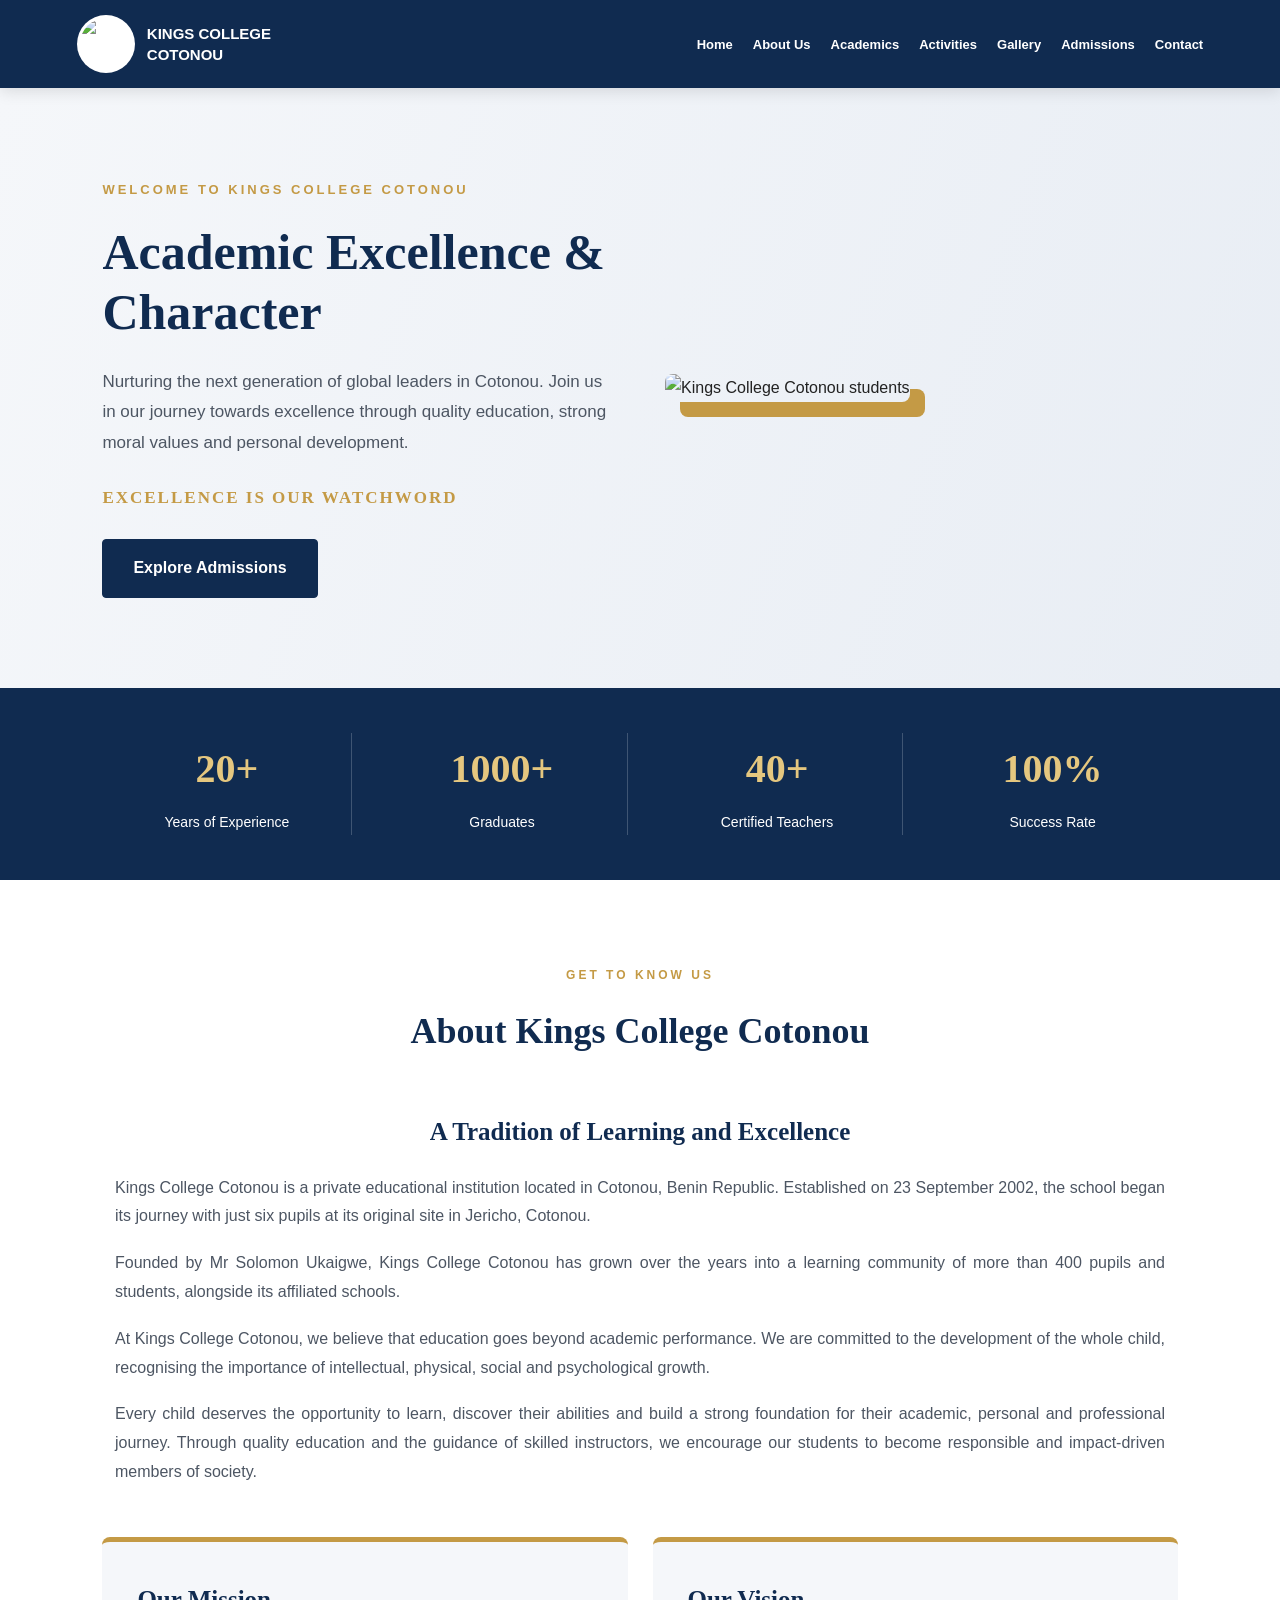
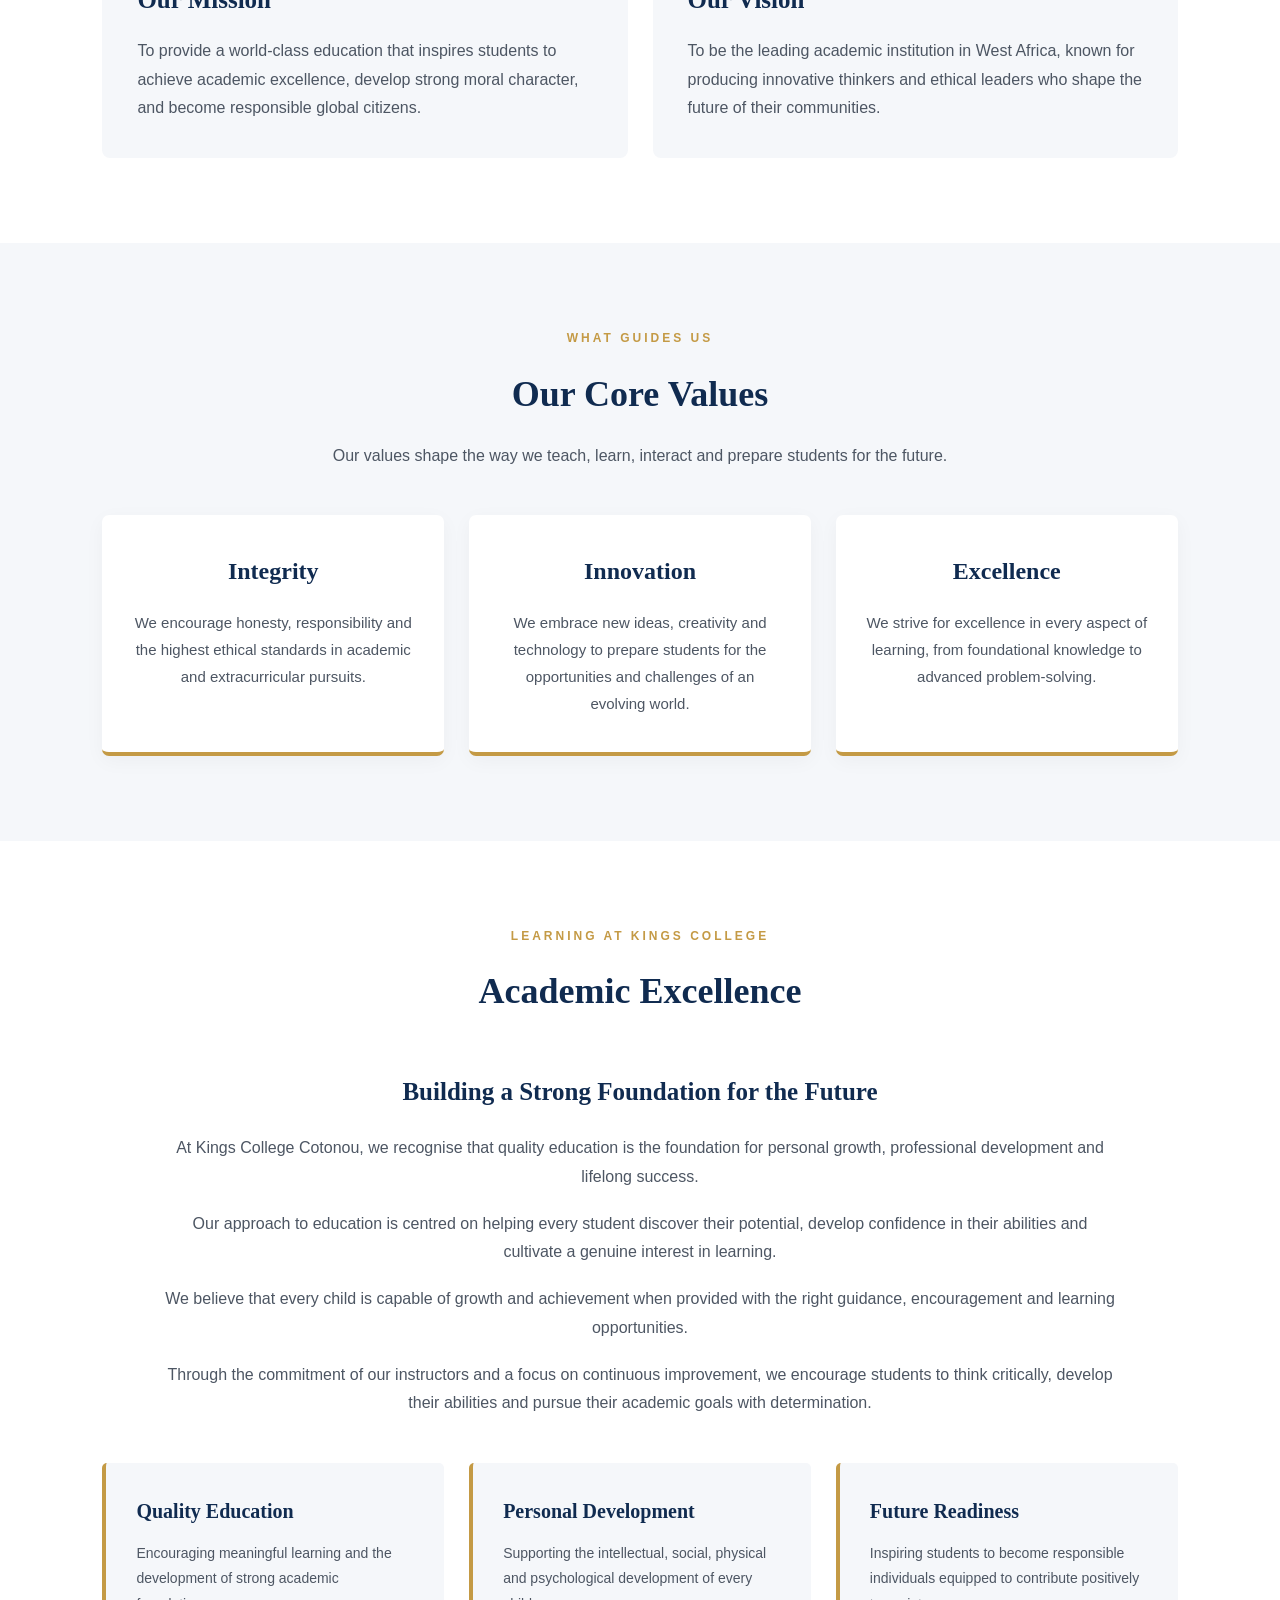
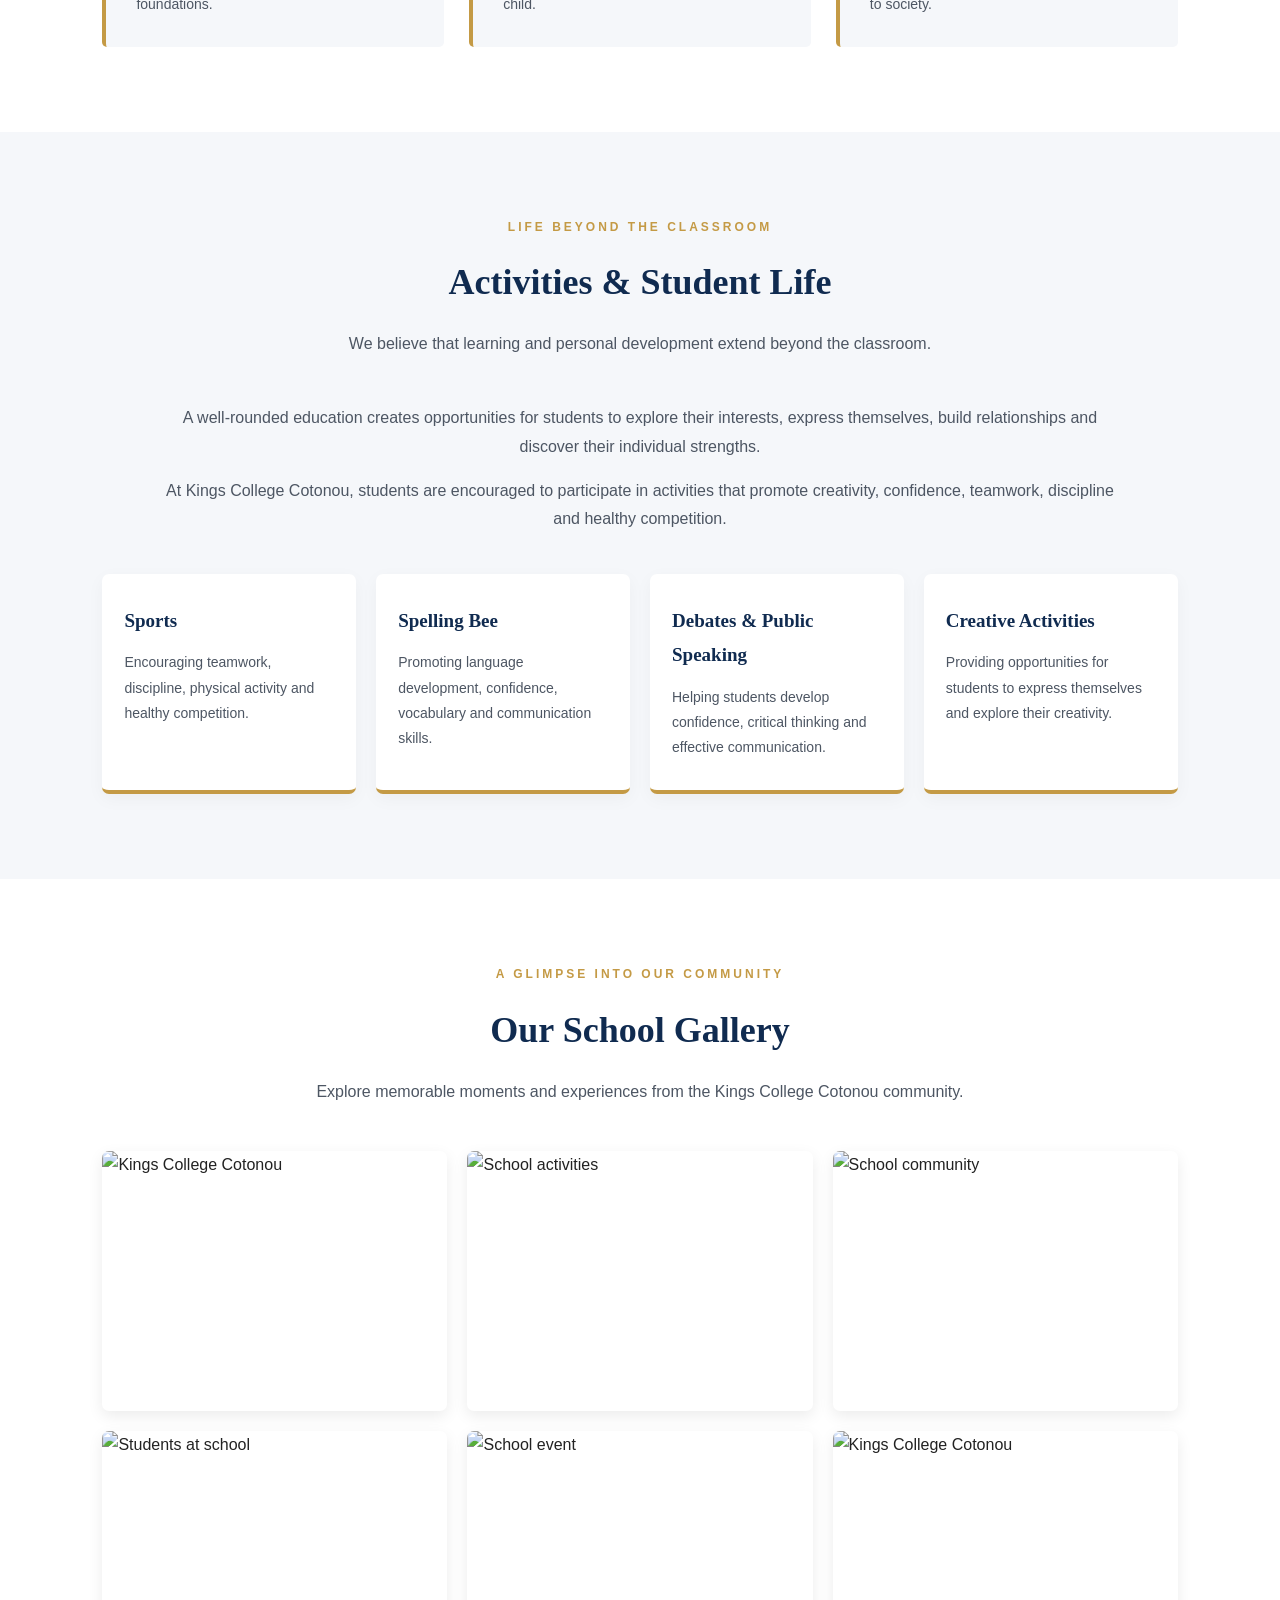
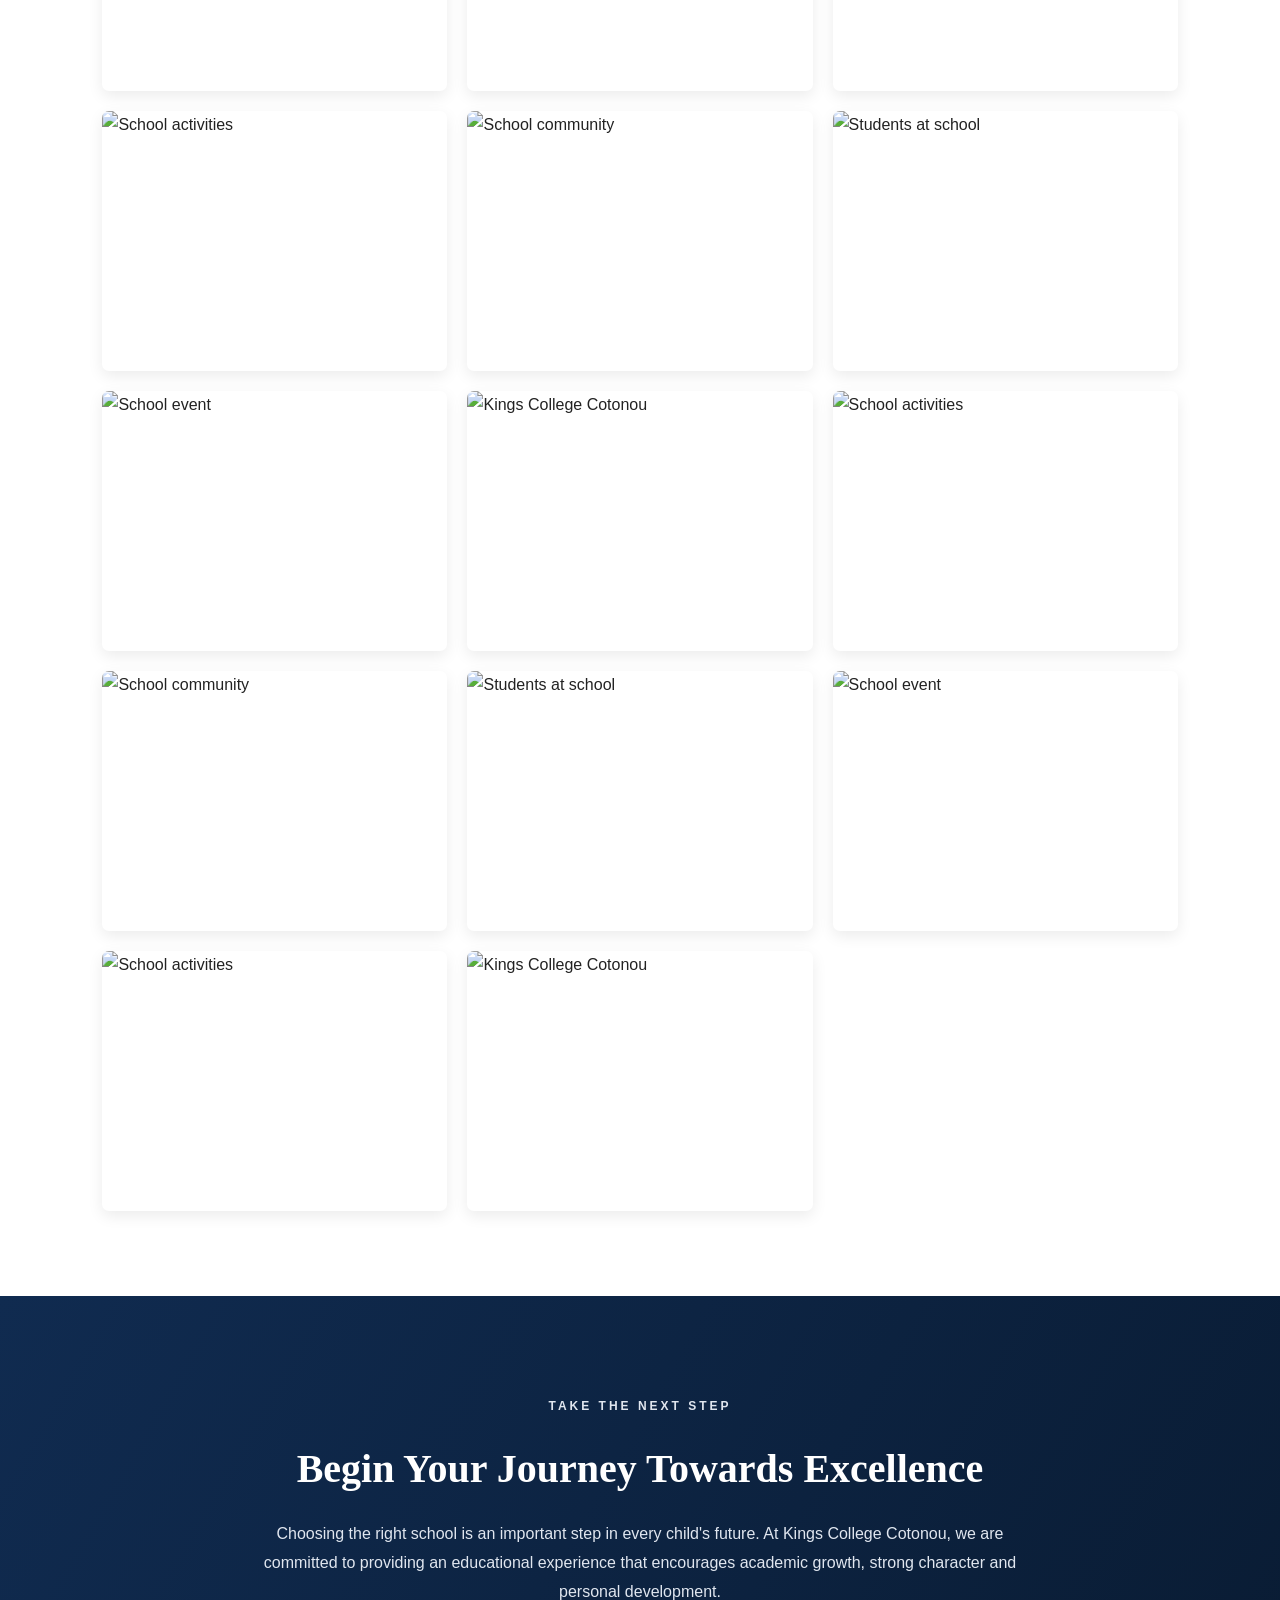
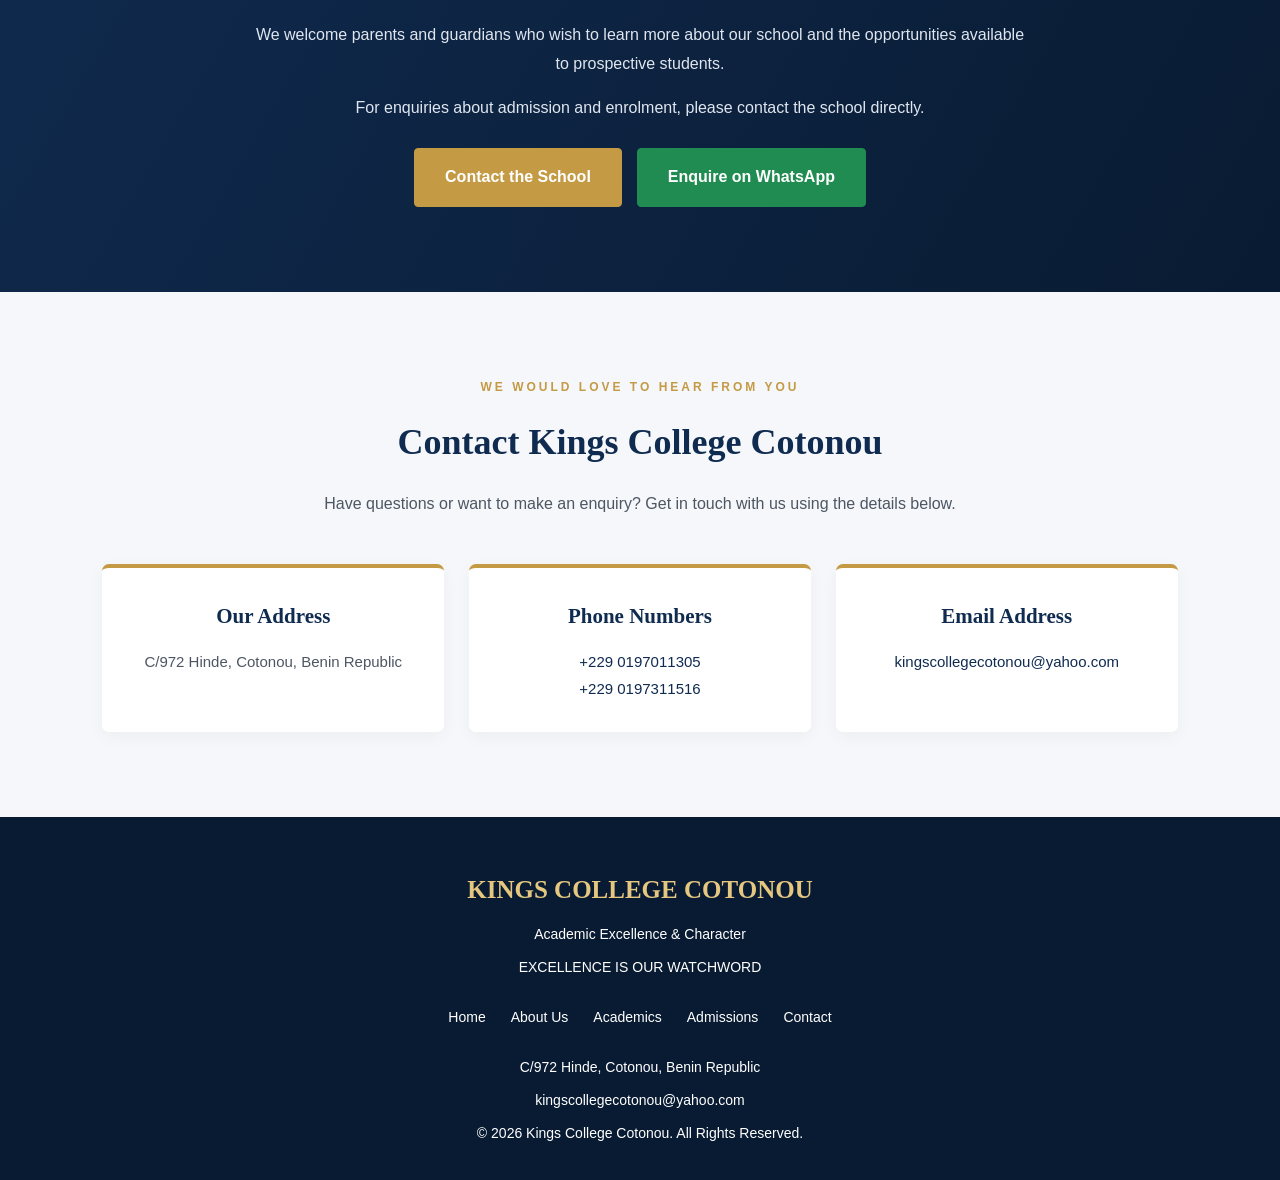
==== index.html @ e3419a77 "Add files via upload" ====
<!DOCTYPE html>
<html lang="en">

<head>
    <meta charset="UTF-8">
    <meta name="viewport" content="width=device-width, initial-scale=1.0">

    <meta name="description" content="Kings College Cotonou - Academic Excellence and Character. Quality education in Cotonou, Benin Republic.">

    <title>Kings College Cotonou | Excellence is our Watchword</title>

    <link rel="stylesheet" href="style.css">
</head>

<body>

    <!-- NAVIGATION -->
    <header>
        <nav class="navbar">

            <a href="#home" class="logo">
                <img src="images/logo.jpeg" alt="Kings College Cotonou Logo">
                <span>KINGS COLLEGE<br>COTONOU</span>
            </a>

            <ul class="nav-links">
                <li><a href="#home">Home</a></li>
                <li><a href="#about">About Us</a></li>
                <li><a href="#academics">Academics</a></li>
                <li><a href="#activities">Activities</a></li>
                <li><a href="#gallery">Gallery</a></li>
                <li><a href="#admissions">Admissions</a></li>
                <li><a href="#contact">Contact</a></li>
            </ul>

        </nav>
    </header>


    <!-- HOME -->
    <section class="hero" id="home">

        <div class="hero-content">

            <p class="welcome">WELCOME TO KINGS COLLEGE COTONOU</p>

            <h1>Academic Excellence & Character</h1>

            <p>
                Nurturing the next generation of global leaders in Cotonou.
                Join us in our journey towards excellence through quality
                education, strong moral values and personal development.
            </p>

            <h3>EXCELLENCE IS OUR WATCHWORD</h3>

            <a href="#admissions" class="btn">Explore Admissions</a>

        </div>

        <div class="hero-image">
            <img src="images/Pic 1.jpeg" alt="Kings College Cotonou students">
        </div>

    </section>


    <!-- STATISTICS -->
    <section class="statistics">

        <div class="stat-item">
            <h2>20+</h2>
            <p>Years of Experience</p>
        </div>

        <div class="stat-item">
            <h2>1000+</h2>
            <p>Graduates</p>
        </div>

        <div class="stat-item">
            <h2>40+</h2>
            <p>Certified Teachers</p>
        </div>

        <div class="stat-item">
            <h2>100%</h2>
            <p>Success Rate</p>
        </div>

    </section>


    <!-- ABOUT US -->
    <section class="about" id="about">

        <div class="section-heading">
            <p class="section-label">GET TO KNOW US</p>
            <h2>About Kings College Cotonou</h2>
        </div>

        <div class="about-content">

            <div class="about-text">

                <h3>A Tradition of Learning and Excellence</h3>

                <p>
                    Kings College Cotonou is a private educational institution
                    located in Cotonou, Benin Republic. Established on
                    23 September 2002, the school began its journey with just
                    six pupils at its original site in Jericho, Cotonou.
                </p>

                <p>
                    Founded by Mr Solomon Ukaigwe, Kings College Cotonou has
                    grown over the years into a learning community of more
                    than 400 pupils and students, alongside its affiliated
                    schools.
                </p>

                <p>
                    At Kings College Cotonou, we believe that education goes
                    beyond academic performance. We are committed to the
                    development of the whole child, recognising the importance
                    of intellectual, physical, social and psychological growth.
                </p>

                <p>
                    Every child deserves the opportunity to learn, discover
                    their abilities and build a strong foundation for their
                    academic, personal and professional journey. Through
                    quality education and the guidance of skilled instructors,
                    we encourage our students to become responsible and
                    impact-driven members of society.
                </p>

            </div>

        </div>


        <!-- MISSION AND VISION -->
        <div class="mission-vision">

            <div class="mission-box">
                <h3>Our Mission</h3>

                <p>
                    To provide a world-class education that inspires students
                    to achieve academic excellence, develop strong moral
                    character, and become responsible global citizens.
                </p>
            </div>

            <div class="vision-box">
                <h3>Our Vision</h3>

                <p>
                    To be the leading academic institution in West Africa,
                    known for producing innovative thinkers and ethical
                    leaders who shape the future of their communities.
                </p>
            </div>

        </div>

    </section>


    <!-- CORE VALUES -->
    <section class="values">

        <div class="section-heading">
            <p class="section-label">WHAT GUIDES US</p>
            <h2>Our Core Values</h2>

            <p>
                Our values shape the way we teach, learn, interact
                and prepare students for the future.
            </p>
        </div>

        <div class="values-grid">

            <div class="value-card">
                <h3>Integrity</h3>
                <p>
                    We encourage honesty, responsibility and the highest
                    ethical standards in academic and extracurricular
                    pursuits.
                </p>
            </div>

            <div class="value-card">
                <h3>Innovation</h3>
                <p>
                    We embrace new ideas, creativity and technology to
                    prepare students for the opportunities and challenges
                    of an evolving world.
                </p>
            </div>

            <div class="value-card">
                <h3>Excellence</h3>
                <p>
                    We strive for excellence in every aspect of learning,
                    from foundational knowledge to advanced problem-solving.
                </p>
            </div>

        </div>

    </section>


    <!-- ACADEMICS -->
    <section class="academics" id="academics">

        <div class="section-heading">
            <p class="section-label">LEARNING AT KINGS COLLEGE</p>
            <h2>Academic Excellence</h2>
        </div>

        <div class="academic-content">

            <h3>Building a Strong Foundation for the Future</h3>

            <p>
                At Kings College Cotonou, we recognise that quality education
                is the foundation for personal growth, professional
                development and lifelong success.
            </p>

            <p>
                Our approach to education is centred on helping every student
                discover their potential, develop confidence in their abilities
                and cultivate a genuine interest in learning.
            </p>

            <p>
                We believe that every child is capable of growth and
                achievement when provided with the right guidance,
                encouragement and learning opportunities.
            </p>

            <p>
                Through the commitment of our instructors and a focus on
                continuous improvement, we encourage students to think
                critically, develop their abilities and pursue their
                academic goals with determination.
            </p>

        </div>

        <div class="academic-highlights">

            <div class="highlight">
                <h3>Quality Education</h3>
                <p>
                    Encouraging meaningful learning and the development
                    of strong academic foundations.
                </p>
            </div>

            <div class="highlight">
                <h3>Personal Development</h3>
                <p>
                    Supporting the intellectual, social, physical and
                    psychological development of every child.
                </p>
            </div>

            <div class="highlight">
                <h3>Future Readiness</h3>
                <p>
                    Inspiring students to become responsible individuals
                    equipped to contribute positively to society.
                </p>
            </div>

        </div>

    </section>


    <!-- ACTIVITIES -->
    <section class="activities" id="activities">

        <div class="section-heading">
            <p class="section-label">LIFE BEYOND THE CLASSROOM</p>
            <h2>Activities & Student Life</h2>

            <p>
                We believe that learning and personal development
                extend beyond the classroom.
            </p>
        </div>

        <div class="activities-content">

            <p>
                A well-rounded education creates opportunities for students
                to explore their interests, express themselves, build
                relationships and discover their individual strengths.
            </p>

            <p>
                At Kings College Cotonou, students are encouraged to
                participate in activities that promote creativity,
                confidence, teamwork, discipline and healthy competition.
            </p>

        </div>

        <div class="activities-grid">

            <div class="activity-card">
                <h3>Sports</h3>
                <p>
                    Encouraging teamwork, discipline, physical activity
                    and healthy competition.
                </p>
            </div>

            <div class="activity-card">
                <h3>Spelling Bee</h3>
                <p>
                    Promoting language development, confidence,
                    vocabulary and communication skills.
                </p>
            </div>

            <div class="activity-card">
                <h3>Debates & Public Speaking</h3>
                <p>
                    Helping students develop confidence, critical
                    thinking and effective communication.
                </p>
            </div>

            <div class="activity-card">
                <h3>Creative Activities</h3>
                <p>
                    Providing opportunities for students to express
                    themselves and explore their creativity.
                </p>
            </div>

        </div>

    </section>


    <!-- GALLERY -->
    <section class="gallery" id="gallery">

        <div class="section-heading">
            <p class="section-label">A GLIMPSE INTO OUR COMMUNITY</p>
            <h2>Our School Gallery</h2>

            <p>
                Explore memorable moments and experiences from
                the Kings College Cotonou community.
            </p>
        </div>

        <div class="gallery-grid">

            <img src="images/Pic 2.jpeg" alt="Kings College Cotonou">
            <img src="images/Pic 3.jpeg" alt="School activities">
            <img src="images/Pic 4.jpeg" alt="School community">
            <img src="images/Pic 5.jpeg" alt="Students at school">
            <img src="images/Pic 6.jpeg" alt="School event">
            <img src="images/Pic 7.jpeg" alt="Kings College Cotonou">
            <img src="images/Pic 8.jpeg" alt="School activities">
            <img src="images/Pic 9.jpeg" alt="School community">
            <img src="images/Pic 10.jpeg" alt="Students at school">
            <img src="images/Pic 11.jpeg" alt="School event">
            <img src="images/Pic 12.jpeg" alt="Kings College Cotonou">
            <img src="images/Pic 13.jpeg" alt="School activities">
            <img src="images/Pic 14.jpeg" alt="School community">
            <img src="images/Pic 15.jpeg" alt="Students at school">
            <img src="images/Pic 16.jpeg" alt="School event">
            <img src="images/Pic 17.jpeg" alt="School activities">
            <img src="images/Pic 18.jpeg" alt="Kings College Cotonou">

        </div>

    </section>


    <!-- ADMISSIONS -->
    <section class="admissions" id="admissions">

        <div class="admissions-content">

            <p class="section-label">TAKE THE NEXT STEP</p>

            <h2>Begin Your Journey Towards Excellence</h2>

            <p>
                Choosing the right school is an important step in every
                child's future. At Kings College Cotonou, we are committed
                to providing an educational experience that encourages
                academic growth, strong character and personal development.
            </p>

            <p>
                We welcome parents and guardians who wish to learn more
                about our school and the opportunities available to
                prospective students.
            </p>

            <p>
                For enquiries about admission and enrolment, please
                contact the school directly.
            </p>

            <div class="admission-buttons">

                <a href="#contact" class="btn">
                    Contact the School
                </a>

                <a href="https://wa.me/2290197011305"
                   class="btn whatsapp-btn"
                   target="_blank"
                   rel="noopener noreferrer">
                    Enquire on WhatsApp
                </a>

            </div>

        </div>

    </section>


    <!-- CONTACT -->
    <section class="contact" id="contact">

        <div class="section-heading">
            <p class="section-label">WE WOULD LOVE TO HEAR FROM YOU</p>
            <h2>Contact Kings College Cotonou</h2>

            <p>
                Have questions or want to make an enquiry?
                Get in touch with us using the details below.
            </p>
        </div>

        <div class="contact-details">

            <div class="contact-item">
                <h3>Our Address</h3>
                <p>C/972 Hinde, Cotonou, Benin Republic</p>
            </div>

            <div class="contact-item">
                <h3>Phone Numbers</h3>

                <p>
                    <a href="tel:+2290197011305">
                        +229 0197011305
                    </a>
                </p>

                <p>
                    <a href="tel:+2290197311516">
                        +229 0197311516
                    </a>
                </p>
            </div>

            <div class="contact-item">
                <h3>Email Address</h3>

                <p>
                    <a href="mailto:kingscollegecotonou@yahoo.com">
                        kingscollegecotonou@yahoo.com
                    </a>
                </p>
            </div>

        </div>

    </section>


    <!-- FOOTER -->
    <footer>

        <h3>KINGS COLLEGE COTONOU</h3>

        <p>Academic Excellence & Character</p>

        <p>EXCELLENCE IS OUR WATCHWORD</p>

        <div class="footer-links">
            <a href="#home">Home</a>
            <a href="#about">About Us</a>
            <a href="#academics">Academics</a>
            <a href="#admissions">Admissions</a>
            <a href="#contact">Contact</a>
        </div>

        <p>C/972 Hinde, Cotonou, Benin Republic</p>

        <p>kingscollegecotonou@yahoo.com</p>

        <p>
            &copy; 2026 Kings College Cotonou.
            All Rights Reserved.
        </p>

    </footer>

</body>
</html>
---- style.css ----
/* GENERAL SETTINGS */

* {
    margin: 0;
    padding: 0;
    box-sizing: border-box;
    scroll-behavior: smooth;
}

:root {
    --navy: #102b50;
    --dark-navy: #091b32;
    --gold: #c49a45;
    --light-gold: #e5c77f;
    --light-bg: #f5f7fa;
    --white: #ffffff;
    --text: #4d5663;
}

body {
    font-family: Arial, sans-serif;
    background: white;
    color: #222;
    line-height: 1.8;
}

h1, h2, h3 {
    font-family: Georgia, serif;
}

section {
    padding: 85px 8%;
    scroll-margin-top: 90px;
}

.section-heading {
    text-align: center;
    max-width: 800px;
    margin: 0 auto 45px;
}

.section-heading h2 {
    font-size: 36px;
    color: var(--navy);
    margin-bottom: 15px;
}

.section-heading > p:last-child {
    color: var(--text);
}

.section-label {
    color: var(--gold);
    font-size: 12px;
    font-weight: bold;
    letter-spacing: 3px;
    margin-bottom: 12px;
}


/* NAVIGATION */

header {
    background: var(--navy);
    padding: 15px 6%;
    position: sticky;
    top: 0;
    z-index: 1000;
    box-shadow: 0 3px 15px rgba(0, 0, 0, 0.12);
}

.navbar {
    display: flex;
    justify-content: space-between;
    align-items: center;
    gap: 25px;
}

.logo {
    display: flex;
    align-items: center;
    gap: 12px;
    color: white;
    text-decoration: none;
    font-weight: bold;
    font-size: 15px;
    line-height: 1.4;
}

.logo img {
    width: 58px;
    height: 58px;
    object-fit: contain;
    border-radius: 50%;
    background: white;
    padding: 3px;
}

.nav-links {
    display: flex;
    align-items: center;
    list-style: none;
    gap: 20px;
}

.nav-links a {
    color: white;
    text-decoration: none;
    font-size: 13px;
    font-weight: bold;
    transition: 0.3s;
}

.nav-links a:hover {
    color: var(--light-gold);
}


/* HERO */

.hero {
    min-height: 600px;
    display: flex;
    align-items: center;
    justify-content: space-between;
    gap: 50px;
    background: linear-gradient(110deg, #f5f7fa, #e8edf4);
}

.hero-content,
.hero-image {
    flex: 1;
}

.welcome {
    color: var(--gold);
    font-weight: bold;
    letter-spacing: 3px;
    margin-bottom: 20px;
    font-size: 13px;
}

.hero h1 {
    font-size: 50px;
    line-height: 1.2;
    color: var(--navy);
    margin-bottom: 25px;
}

.hero-content > p:not(.welcome) {
    font-size: 17px;
    color: var(--text);
    margin-bottom: 25px;
}

.hero h3 {
    color: var(--gold);
    font-size: 17px;
    letter-spacing: 2px;
    margin-bottom: 25px;
}

.hero-image img {
    width: 100%;
    height: 420px;
    object-fit: cover;
    border-radius: 8px;
    box-shadow: 15px 15px 0 var(--gold);
}


/* BUTTONS */

.btn {
    display: inline-block;
    background: var(--navy);
    color: white;
    padding: 14px 30px;
    text-decoration: none;
    border-radius: 4px;
    font-weight: bold;
    transition: 0.3s;
    border: 1px solid var(--navy);
}

.btn:hover {
    background: var(--gold);
    border-color: var(--gold);
    transform: translateY(-3px);
}


/* STATISTICS */

.statistics {
    display: grid;
    grid-template-columns: repeat(4, 1fr);
    background: var(--navy);
    padding: 45px 8%;
    text-align: center;
    gap: 25px;
}

.stat-item {
    border-right: 1px solid rgba(255, 255, 255, 0.2);
}

.stat-item:last-child {
    border-right: none;
}

.stat-item h2 {
    color: var(--light-gold);
    font-size: 40px;
    margin-bottom: 5px;
}

.stat-item p {
    color: white;
    font-size: 14px;
}


/* ABOUT */

.about {
    background: white;
}

.about-content {
    max-width: 1050px;
    margin: auto;
}

.about-text h3 {
    color: var(--navy);
    font-size: 25px;
    margin-bottom: 20px;
    text-align: center;
}

.about-text p {
    color: var(--text);
    font-size: 16px;
    margin-bottom: 18px;
    text-align: justify;
}


/* MISSION AND VISION */

.mission-vision {
    display: grid;
    grid-template-columns: repeat(2, 1fr);
    gap: 25px;
    margin-top: 50px;
}

.mission-box,
.vision-box {
    padding: 35px;
    border-radius: 8px;
    border-top: 5px solid var(--gold);
    background: var(--light-bg);
    transition: 0.3s;
}

.mission-box:hover,
.vision-box:hover {
    transform: translateY(-5px);
    box-shadow: 0 10px 25px rgba(0, 0, 0, 0.08);
}

.mission-box h3,
.vision-box h3 {
    color: var(--navy);
    font-size: 25px;
    margin-bottom: 15px;
}

.mission-box p,
.vision-box p {
    color: var(--text);
}


/* CORE VALUES */

.values {
    background: var(--light-bg);
}

.values-grid {
    display: grid;
    grid-template-columns: repeat(3, 1fr);
    gap: 25px;
}

.value-card {
    background: white;
    padding: 35px 28px;
    text-align: center;
    border-radius: 7px;
    border-bottom: 4px solid var(--gold);
    box-shadow: 0 5px 20px rgba(0, 0, 0, 0.04);
    transition: 0.3s;
}

.value-card:hover {
    transform: translateY(-7px);
}

.value-card h3 {
    color: var(--navy);
    font-size: 24px;
    margin-bottom: 15px;
}

.value-card p {
    color: var(--text);
    font-size: 15px;
}


/* ACADEMICS */

.academics {
    background: white;
}

.academic-content {
    max-width: 950px;
    margin: auto;
    text-align: center;
}

.academic-content h3 {
    color: var(--navy);
    font-size: 25px;
    margin-bottom: 20px;
}

.academic-content p {
    color: var(--text);
    margin-bottom: 18px;
}

.academic-highlights {
    display: grid;
    grid-template-columns: repeat(3, 1fr);
    gap: 25px;
    margin-top: 45px;
}

.highlight {
    background: var(--light-bg);
    padding: 30px;
    border-left: 4px solid var(--gold);
    border-radius: 5px;
}

.highlight h3 {
    color: var(--navy);
    font-size: 20px;
    margin-bottom: 12px;
}

.highlight p {
    color: var(--text);
    font-size: 14px;
}


/* ACTIVITIES */

.activities {
    background: var(--light-bg);
}

.activities-content {
    max-width: 950px;
    margin: 0 auto 40px;
    text-align: center;
}

.activities-content p {
    color: var(--text);
    margin-bottom: 15px;
}

.activities-grid {
    display: grid;
    grid-template-columns: repeat(4, 1fr);
    gap: 20px;
}

.activity-card {
    background: white;
    padding: 30px 22px;
    border-radius: 7px;
    border-bottom: 4px solid var(--gold);
    box-shadow: 0 5px 18px rgba(0, 0, 0, 0.04);
    transition: 0.3s;
}

.activity-card:hover {
    transform: translateY(-6px);
}

.activity-card h3 {
    color: var(--navy);
    font-size: 19px;
    margin-bottom: 12px;
}

.activity-card p {
    color: var(--text);
    font-size: 14px;
}


/* GALLERY */

.gallery {
    background: white;
}

.gallery-grid {
    display: grid;
    grid-template-columns: repeat(3, 1fr);
    gap: 20px;
}

.gallery-grid img {
    width: 100%;
    height: 260px;
    object-fit: cover;
    border-radius: 7px;
    transition: 0.3s;
    box-shadow: 0 5px 15px rgba(0, 0, 0, 0.08);
}

.gallery-grid img:hover {
    transform: scale(1.03);
}


/* ADMISSIONS */

.admissions {
    background: linear-gradient(120deg, var(--navy), var(--dark-navy));
    color: white;
    text-align: center;
}

.admissions-content {
    max-width: 850px;
    margin: auto;
}

.admissions h2 {
    color: white;
    font-size: 40px;
}

.admissions p {
    color: #e0e6ef;
    margin: 15px auto;
    max-width: 780px;
}

.admission-buttons {
    margin-top: 25px;
    display: flex;
    justify-content: center;
    align-items: center;
    flex-wrap: wrap;
    gap: 15px;
}

.admissions .btn {
    background: var(--gold);
    border-color: var(--gold);
    color: white;
}

.admissions .btn:hover {
    background: white;
    color: var(--navy);
    border-color: white;
}

/* WHATSAPP BUTTON */

.admissions .whatsapp-btn {
    background: #218c52;
    border-color: #218c52;
    color: white;
}

.admissions .whatsapp-btn:hover {
    background: #176b3d;
    border-color: #176b3d;
    color: white;
}


/* CONTACT */

.contact {
    background: var(--light-bg);
}

.contact-details {
    display: grid;
    grid-template-columns: repeat(3, 1fr);
    gap: 25px;
    max-width: 1100px;
    margin: auto;
}

.contact-item {
    background: white;
    padding: 30px 20px;
    text-align: center;
    border-radius: 7px;
    border-top: 4px solid var(--gold);
    box-shadow: 0 5px 18px rgba(0, 0, 0, 0.04);
}

.contact-item h3 {
    color: var(--navy);
    font-size: 21px;
    margin-bottom: 12px;
}

.contact-item p {
    color: var(--text);
    font-size: 15px;
    overflow-wrap: anywhere;
}

.contact-item a {
    color: var(--navy);
    text-decoration: none;
}

.contact-item a:hover {
    color: var(--gold);
}


/* FOOTER */

footer {
    background: var(--dark-navy);
    color: white;
    text-align: center;
    padding: 50px 20px 25px;
}

footer h3 {
    color: var(--light-gold);
    font-size: 25px;
    margin-bottom: 10px;
}

footer p {
    font-size: 14px;
    margin: 8px;
}

.footer-links {
    display: flex;
    justify-content: center;
    flex-wrap: wrap;
    gap: 25px;
    margin: 25px 0;
}

.footer-links a {
    color: white;
    text-decoration: none;
    font-size: 14px;
}

.footer-links a:hover {
    color: var(--light-gold);
}


/* TABLET */

@media (max-width: 1000px) {

    .navbar {
        flex-direction: column;
    }

    .nav-links {
        flex-wrap: wrap;
        justify-content: center;
        gap: 15px;
    }

    .hero {
        gap: 30px;
    }

    .hero h1 {
        font-size: 40px;
    }

    .activities-grid {
        grid-template-columns: repeat(2, 1fr);
    }

}


/* MOBILE */

@media (max-width: 700px) {

    section {
        padding: 60px 6%;
    }

    .section-heading h2 {
        font-size: 30px;
    }

    .hero {
        flex-direction: column;
        text-align: center;
        padding-top: 60px;
    }

    .hero h1 {
        font-size: 36px;
    }

    .hero-content > p:not(.welcome) {
        margin-left: auto;
        margin-right: auto;
    }

    .hero-image {
        width: 90%;
        margin: 15px auto;
    }

    .hero-image img {
        height: 300px;
        box-shadow: 10px 10px 0 var(--gold);
    }

    .statistics {
        grid-template-columns: repeat(2, 1fr);
        gap: 30px 15px;
    }

    .stat-item:nth-child(2) {
        border-right: none;
    }

    .mission-vision {
        grid-template-columns: 1fr;
    }

    .values-grid,
    .academic-highlights,
    .contact-details {
        grid-template-columns: 1fr;
    }

    .activities-grid {
        grid-template-columns: repeat(2, 1fr);
    }

    .gallery-grid {
        grid-template-columns: repeat(2, 1fr);
        gap: 12px;
    }

    .gallery-grid img {
        height: 180px;
    }

    .admissions h2 {
        font-size: 31px;
    }

    .admission-buttons {
        flex-direction: column;
    }

    .admission-buttons .btn {
        width: 100%;
        max-width: 300px;
    }

    .nav-links {
        gap: 12px;
    }

    .nav-links a {
        font-size: 12px;
    }

}


/* SMALL PHONES */

@media (max-width: 420px) {

    .activities-grid {
        grid-template-columns: 1fr;
    }

    .gallery-grid {
        grid-template-columns: 1fr;
    }

    .gallery-grid img {
        height: 230px;
    }

    .hero h1 {
        font-size: 32px;
    }

    .logo {
        font-size: 13px;
    }

}
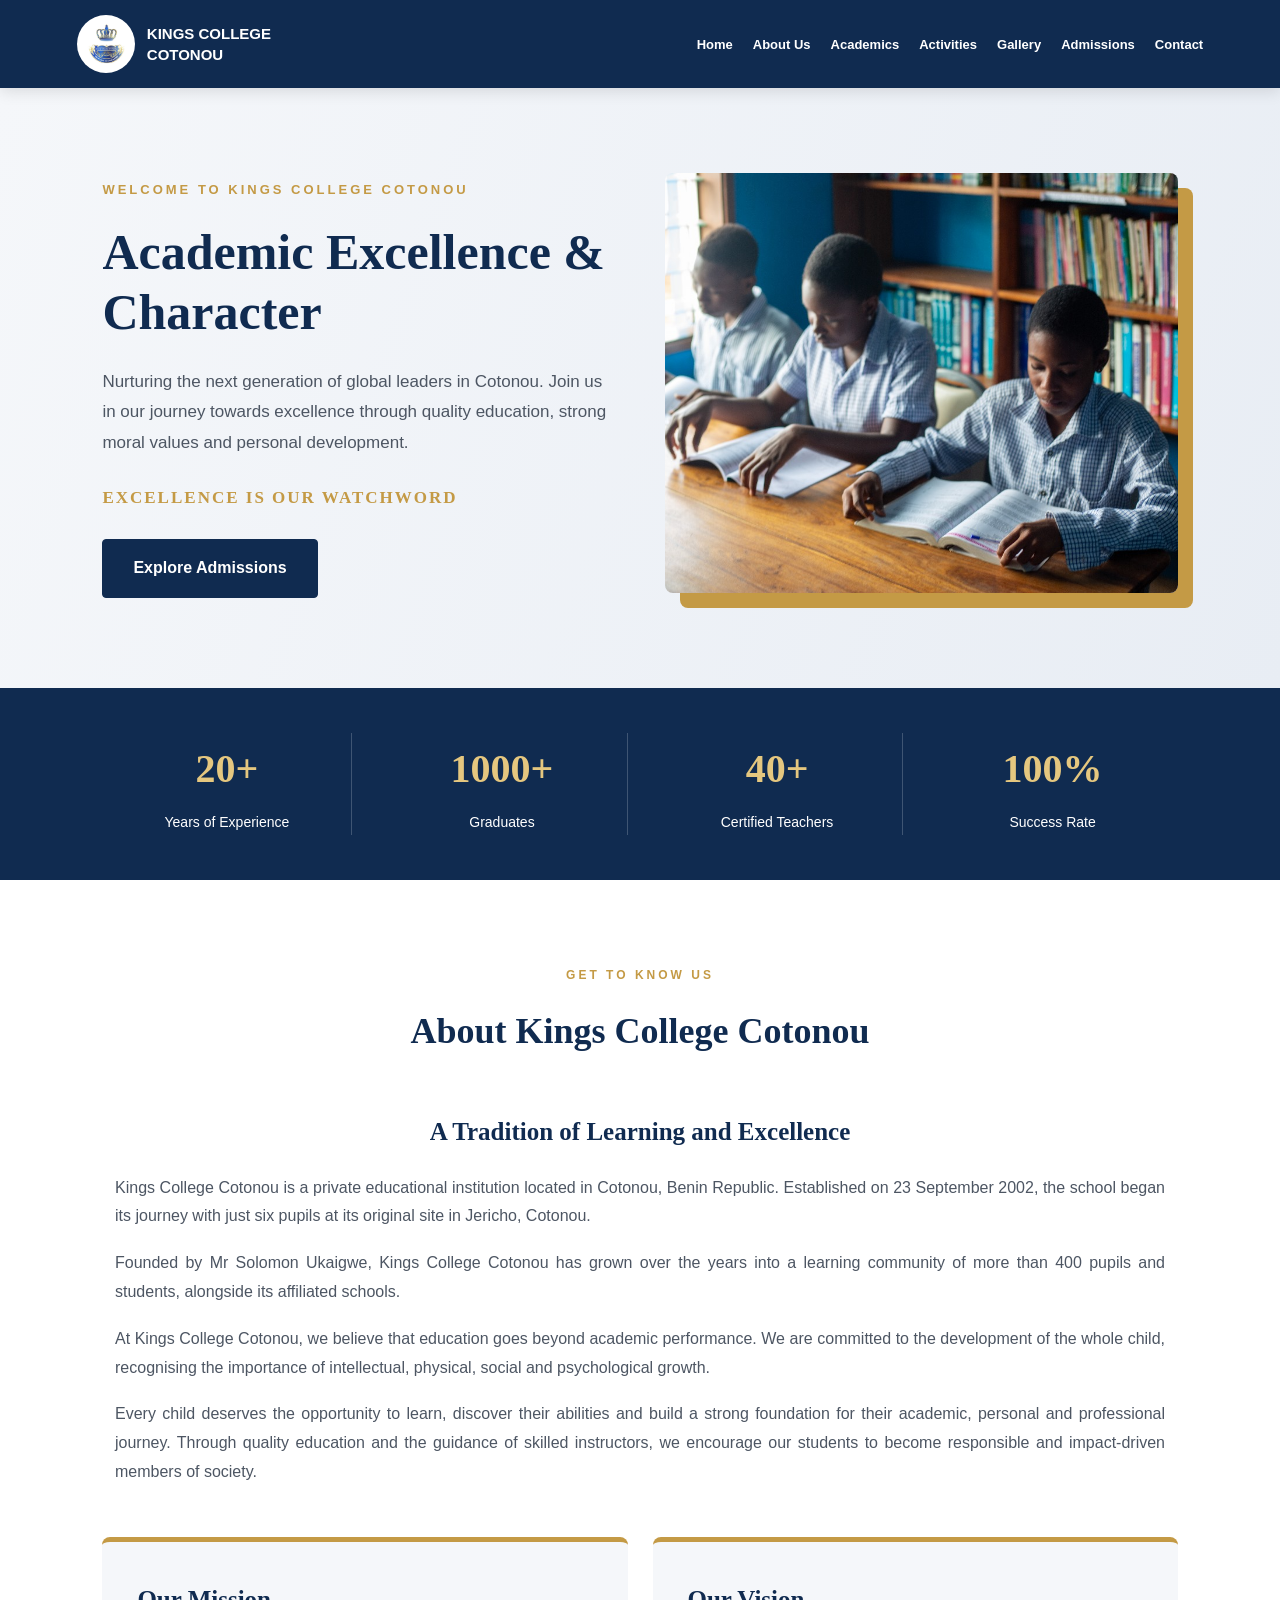
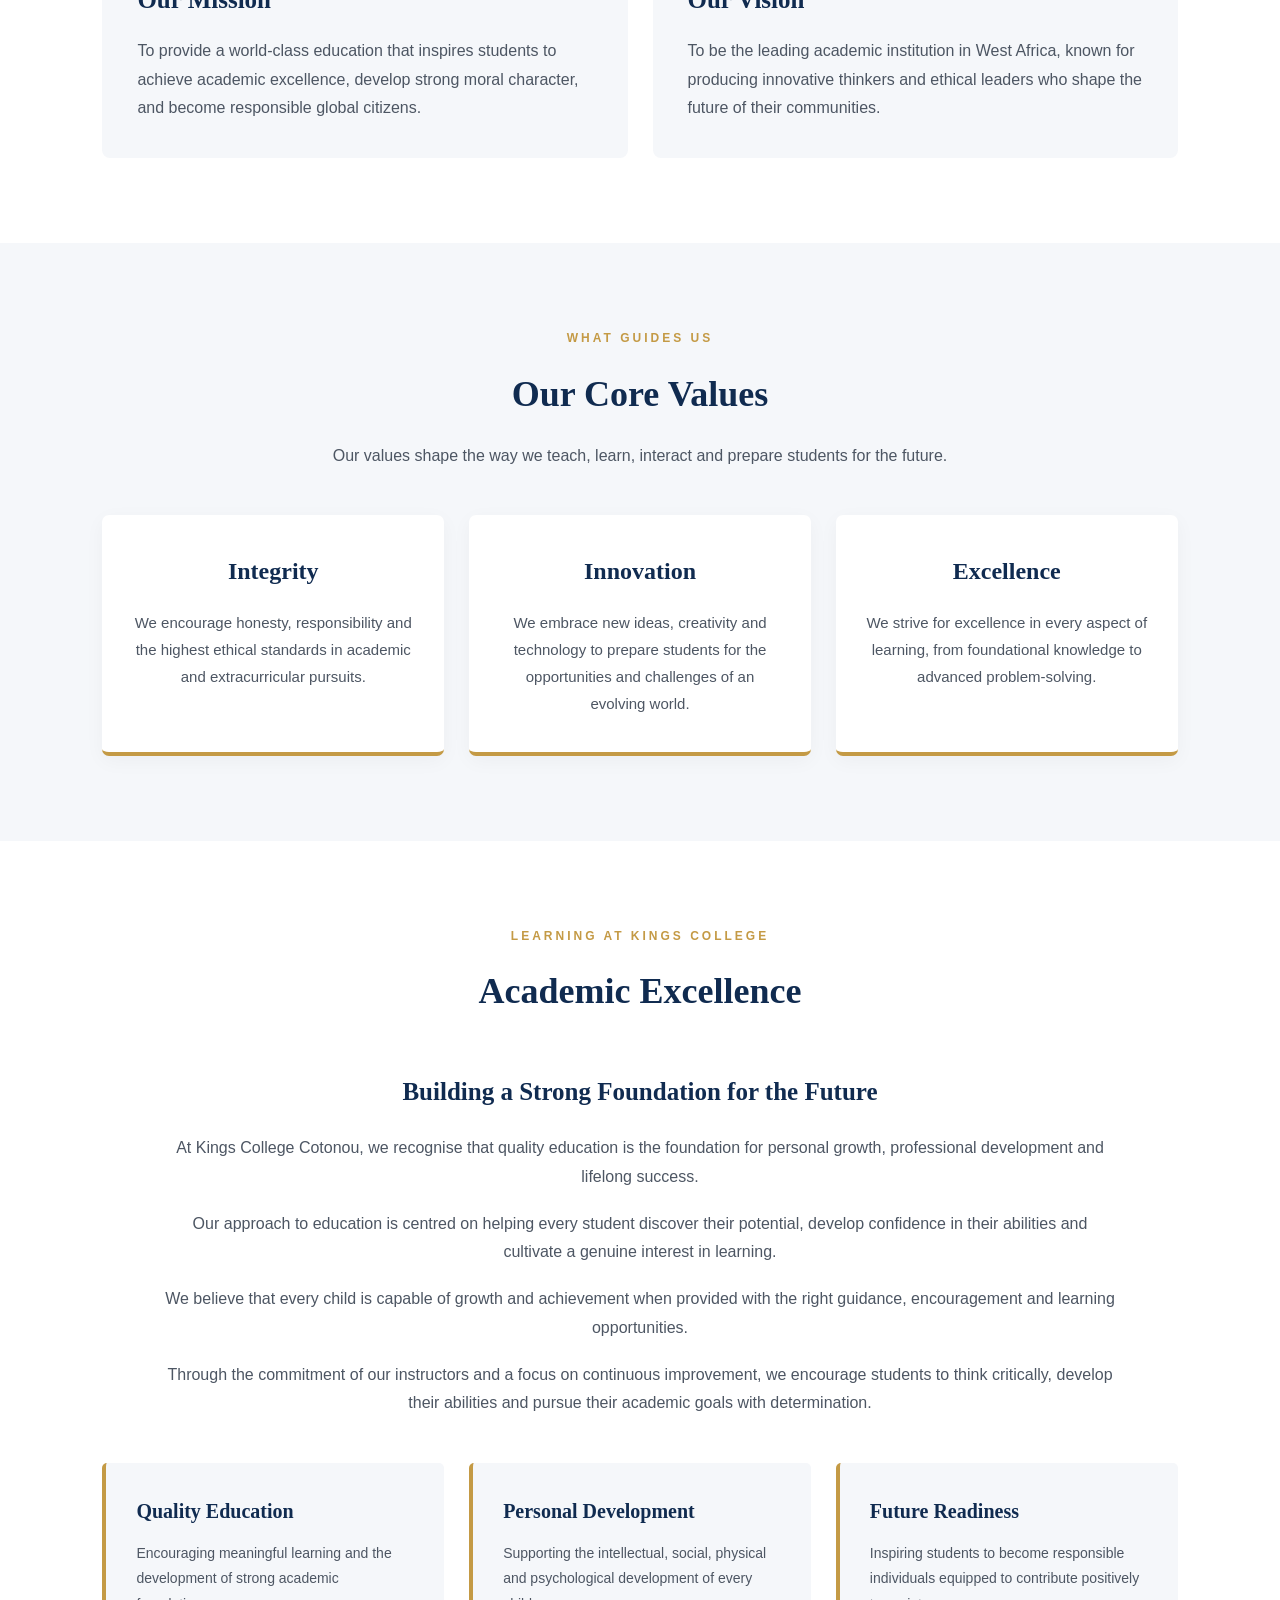
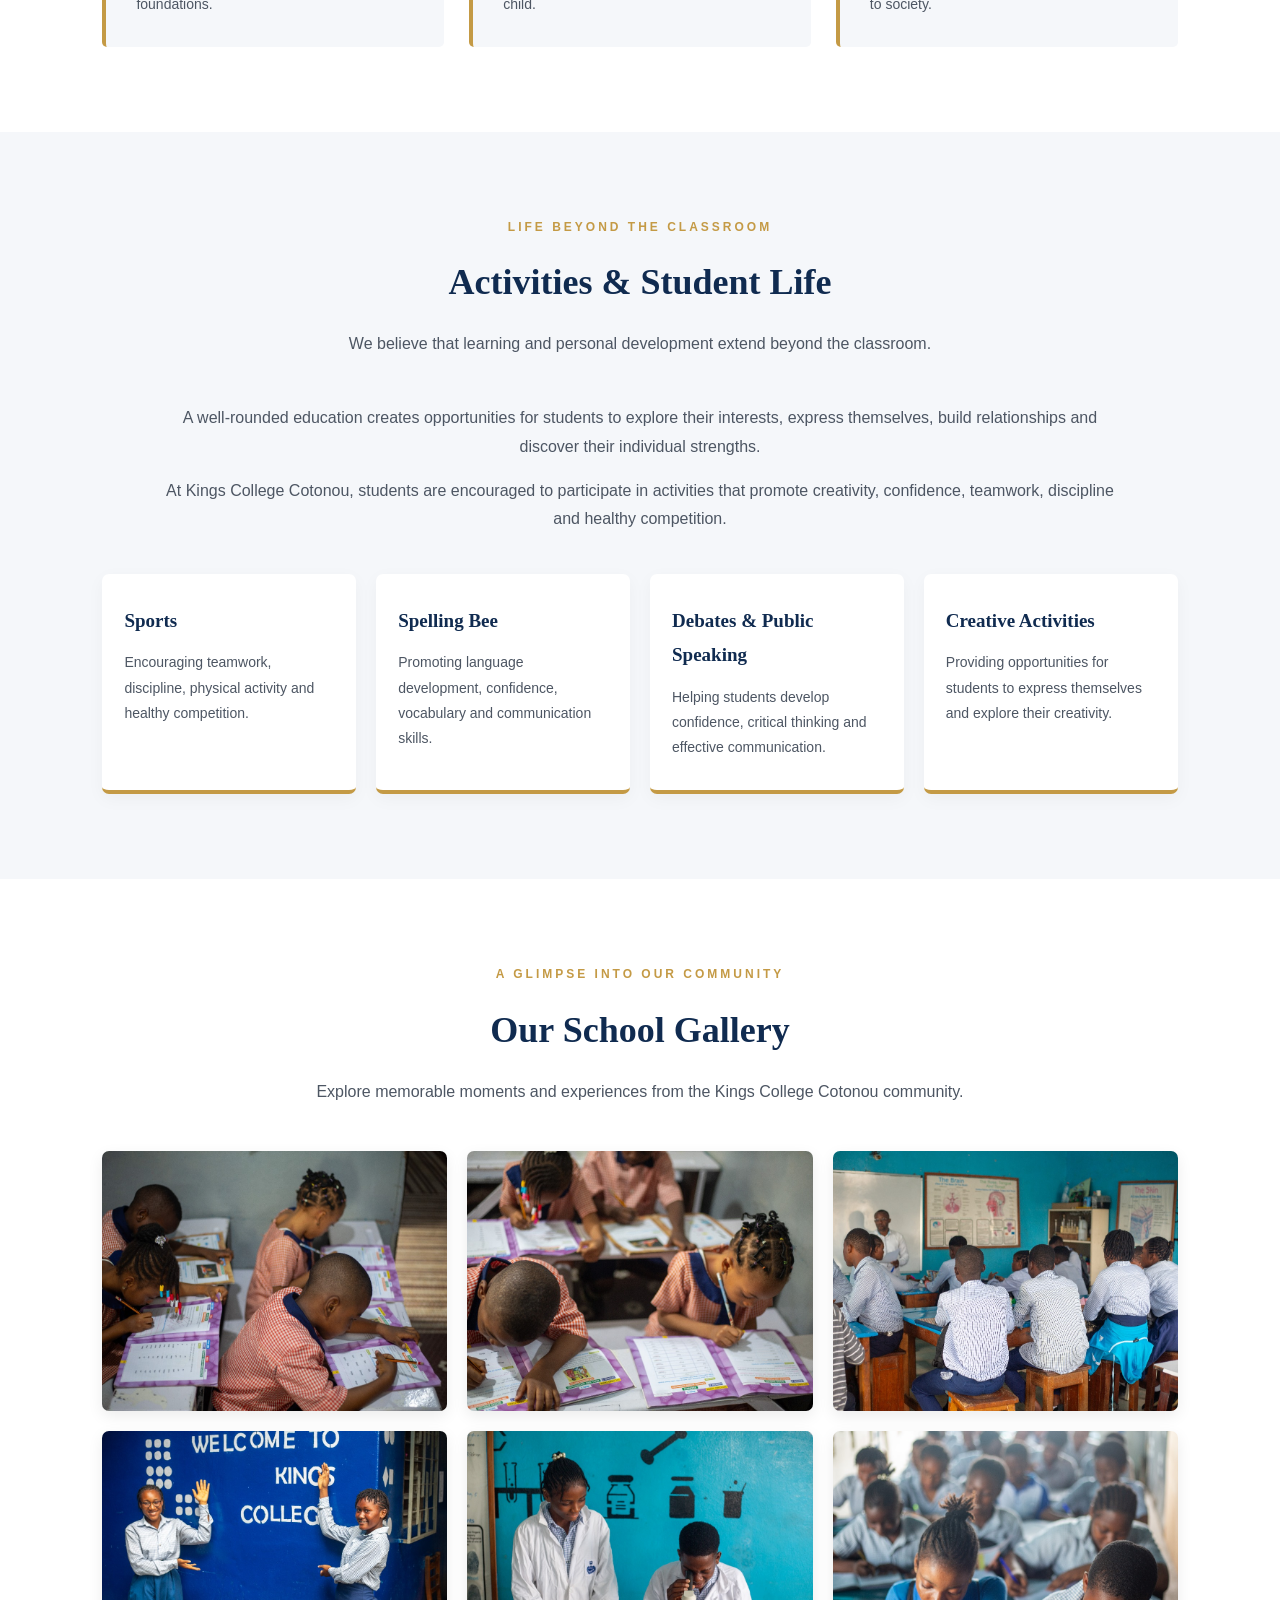
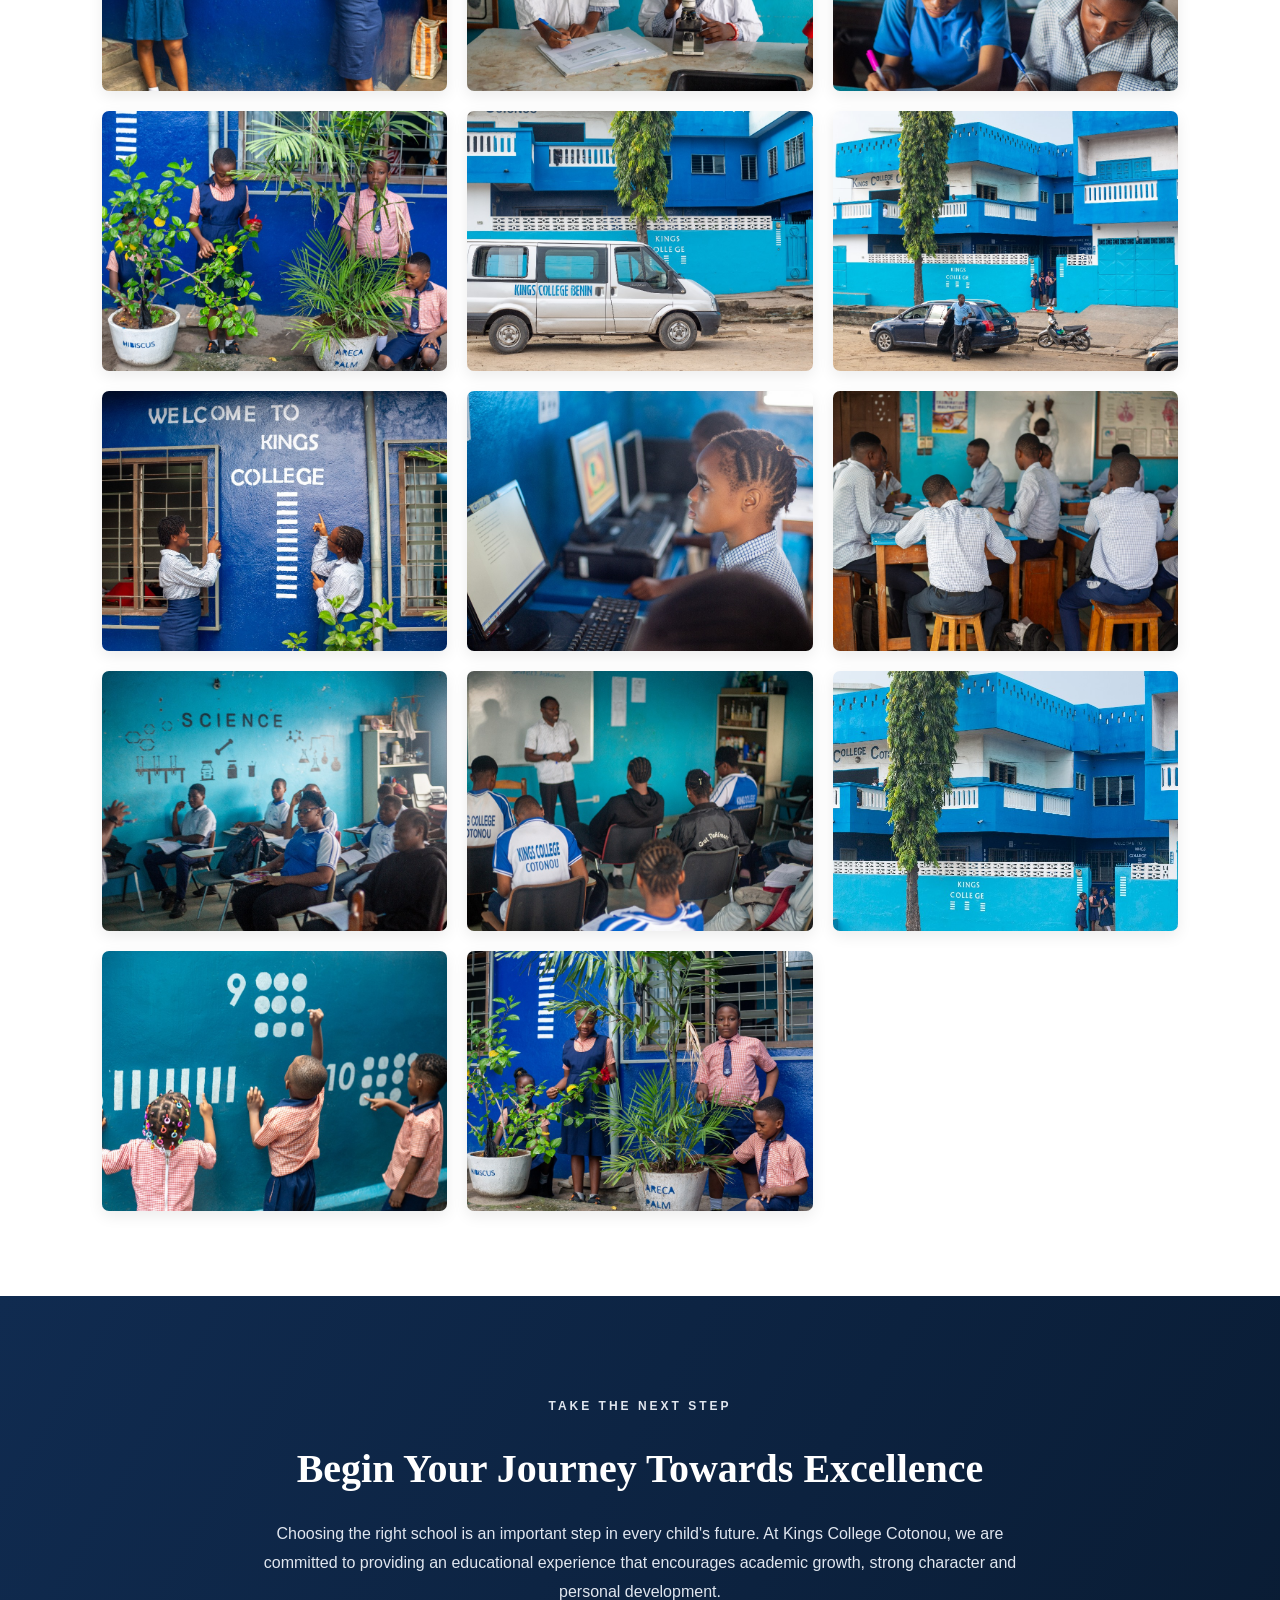
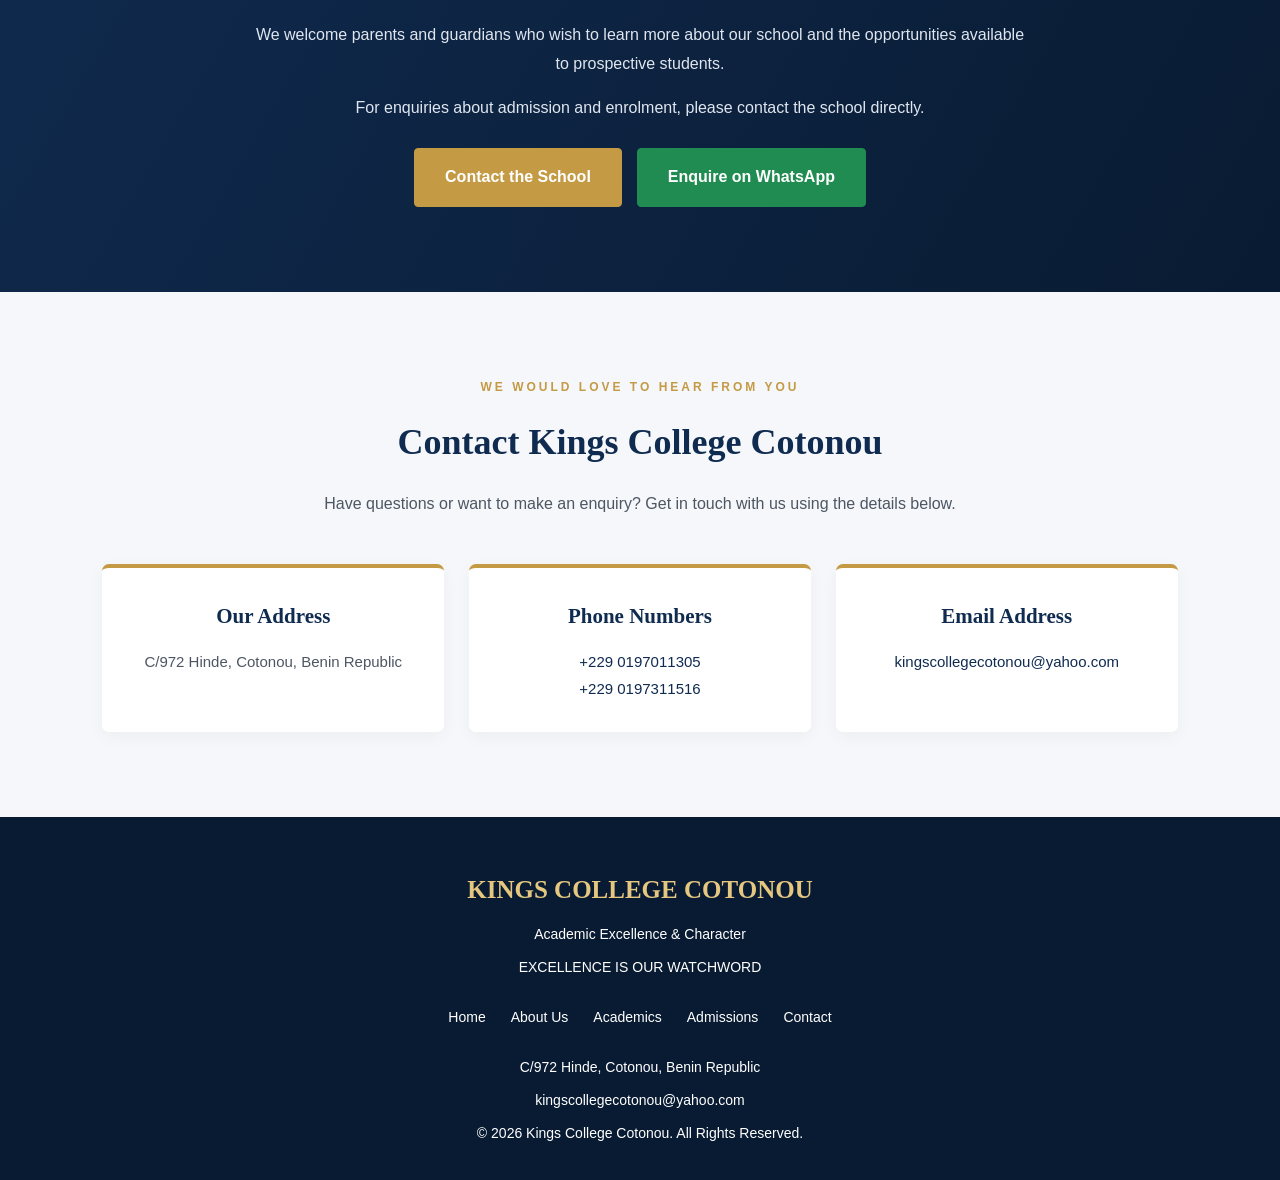
==== commit b955e672: "Update index.html" ====
--- a/index.html
+++ b/index.html
@@ -8,7 +8,7 @@
     <meta name="description" content="Kings College Cotonou - Academic Excellence and Character. Quality education in Cotonou, Benin Republic.">
 
     <title>Kings College Cotonou | Excellence is our Watchword</title>
-
+     <link rel="icon" type="image/jpeg" href="images/logo.jpeg">
     <link rel="stylesheet" href="style.css">
 </head>
 
@@ -517,4 +517,4 @@
     </footer>
 
 </body>
-</html>+</html>
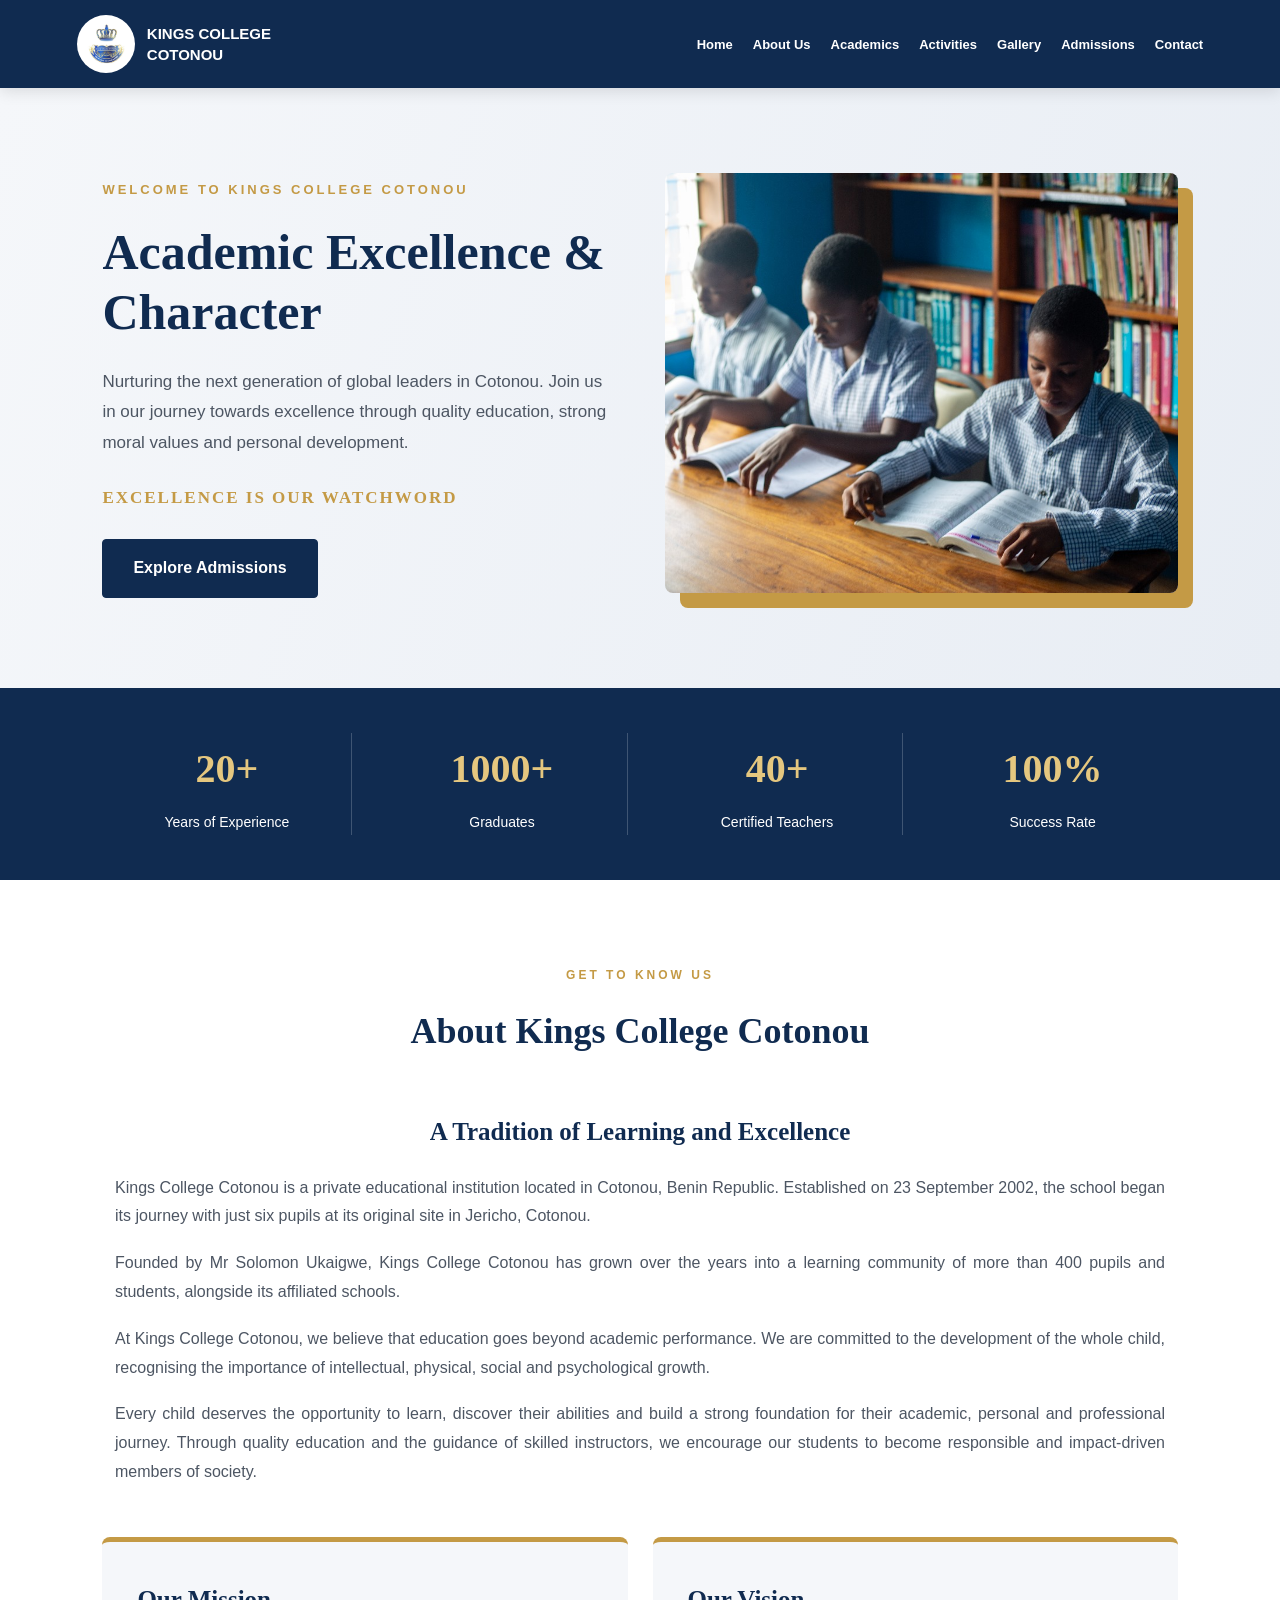
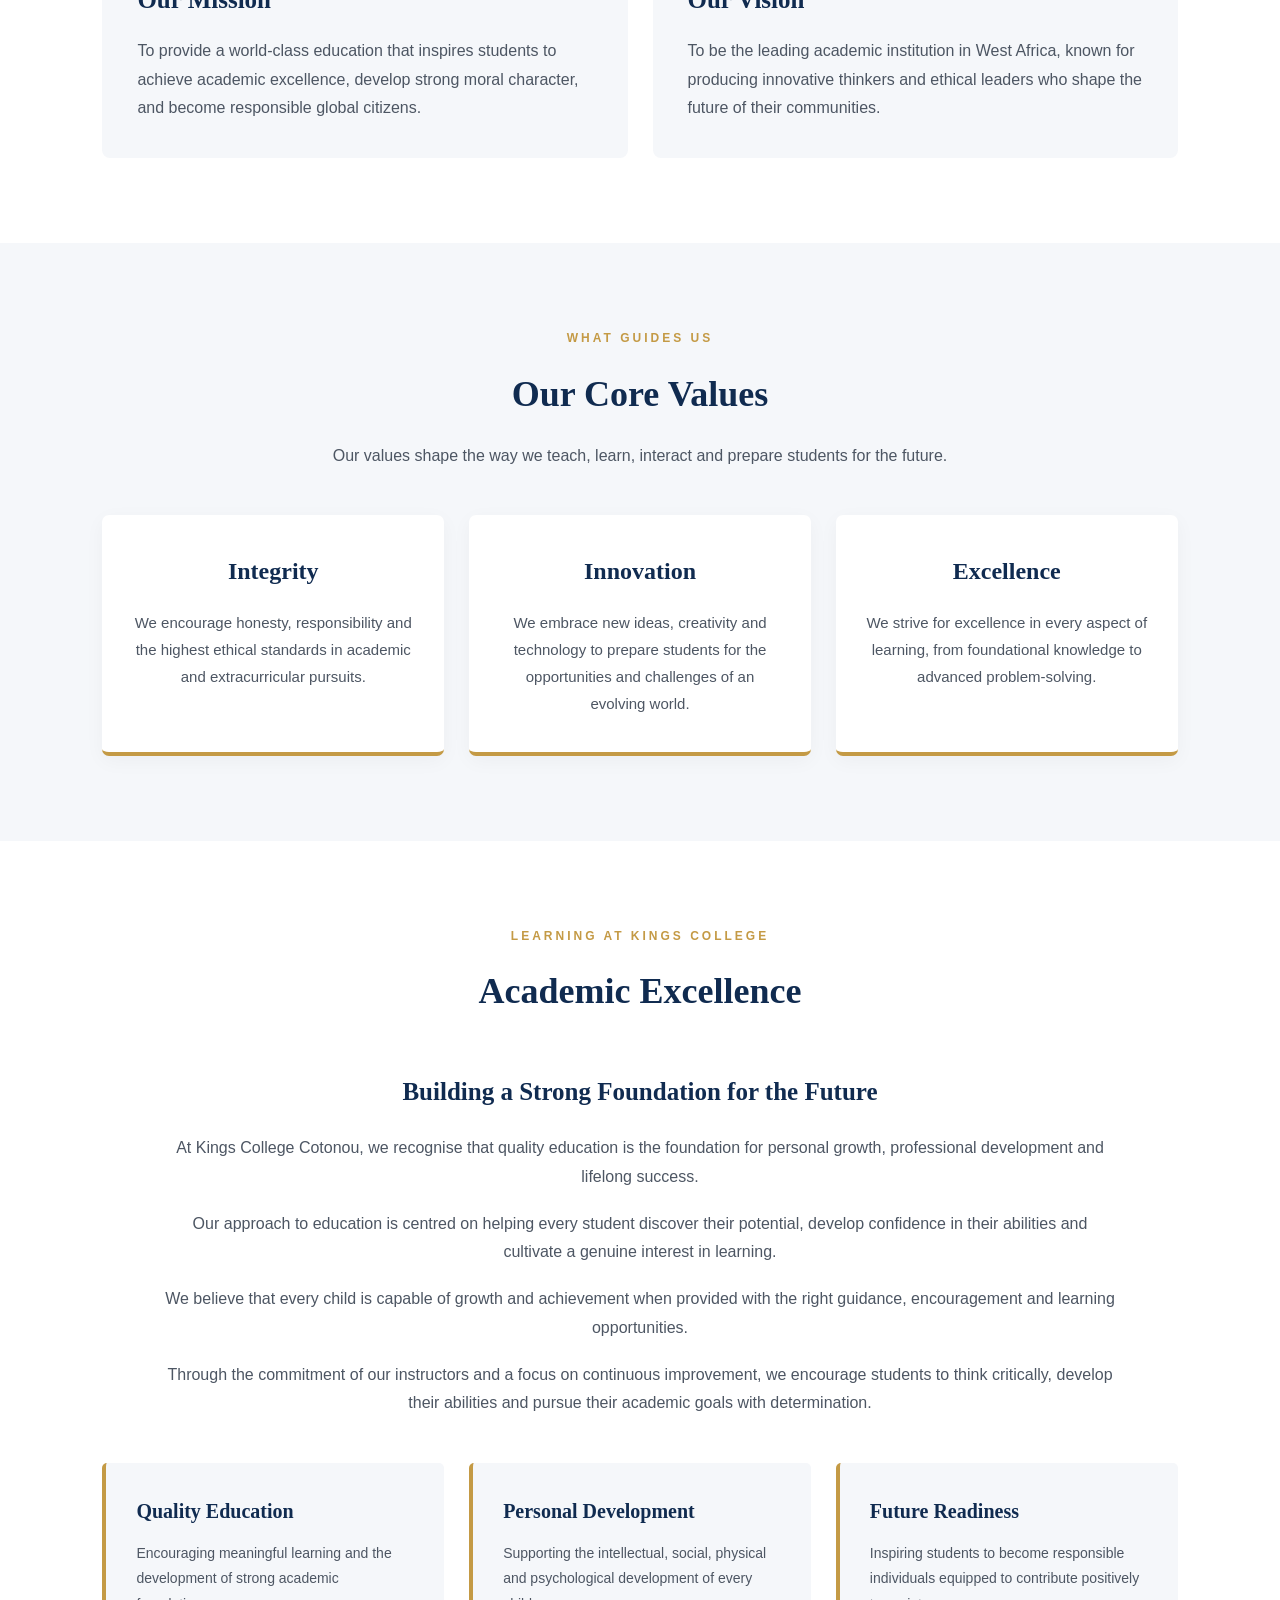
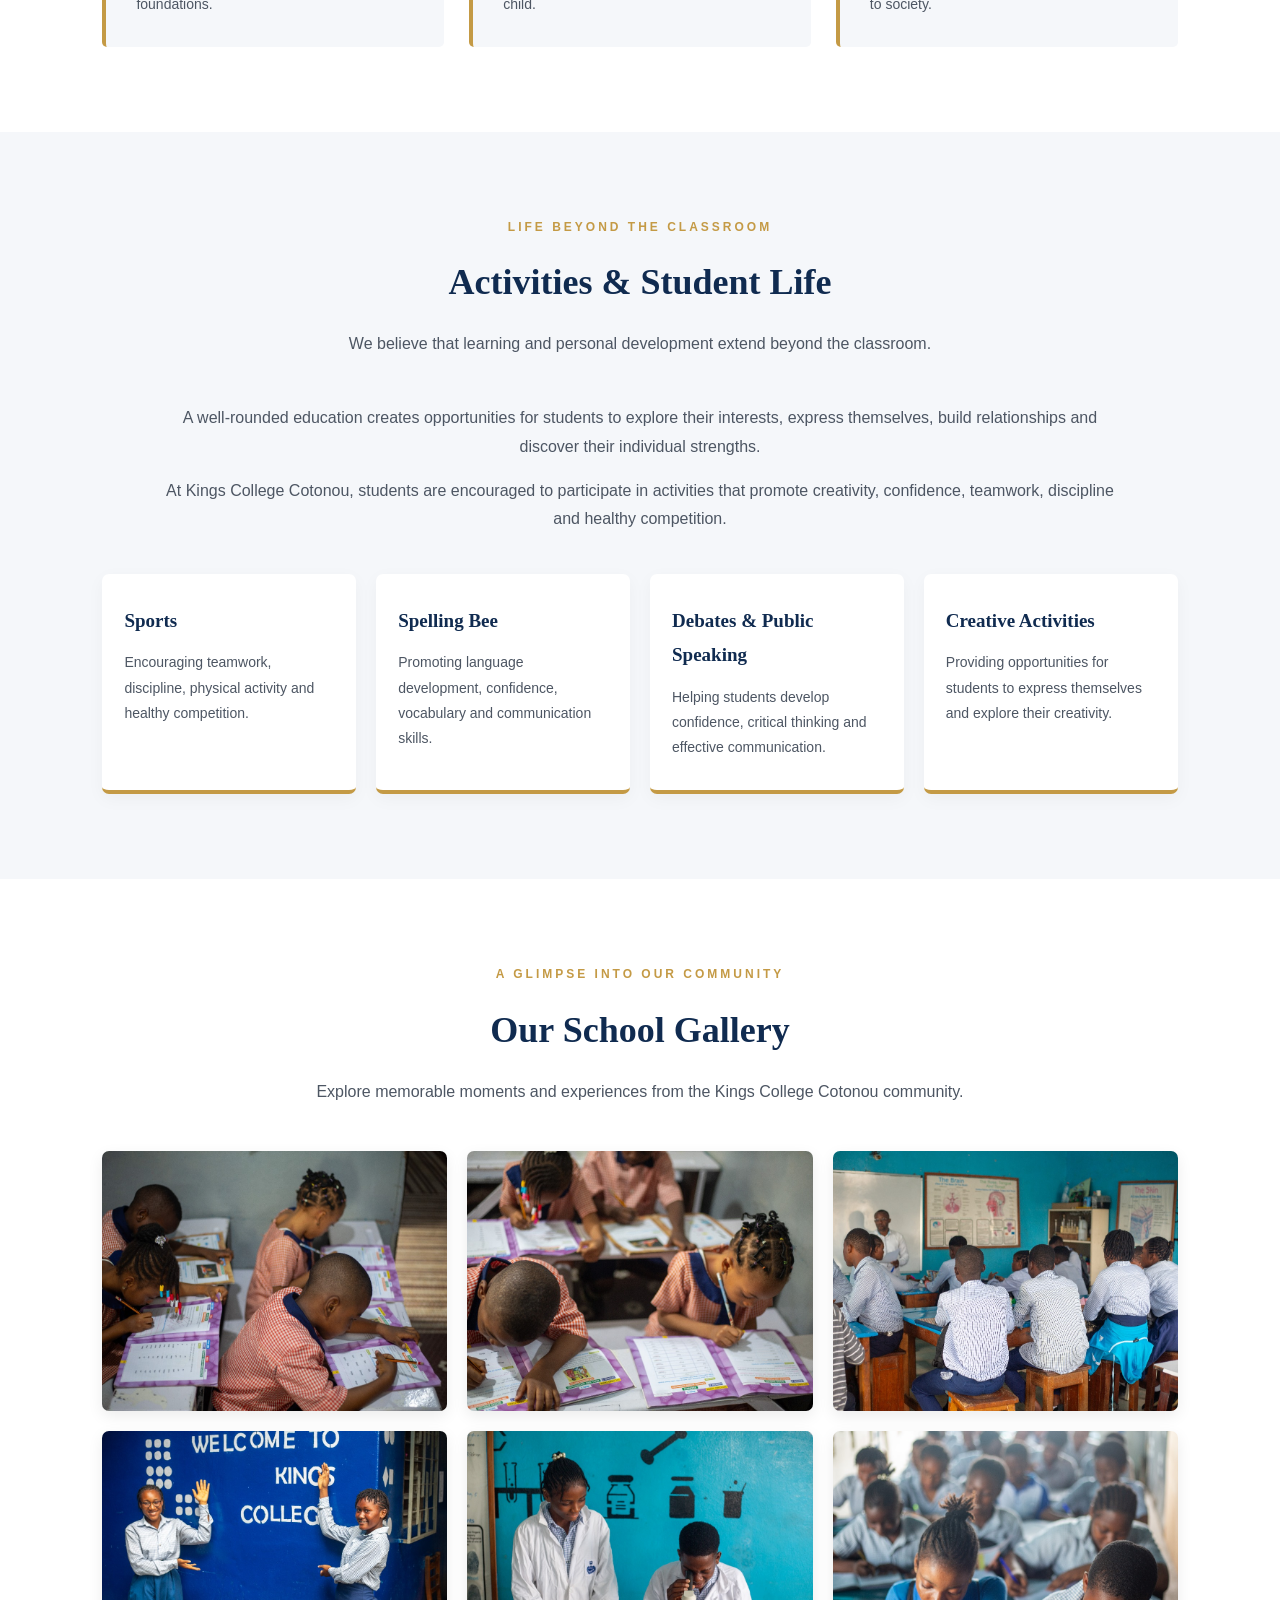
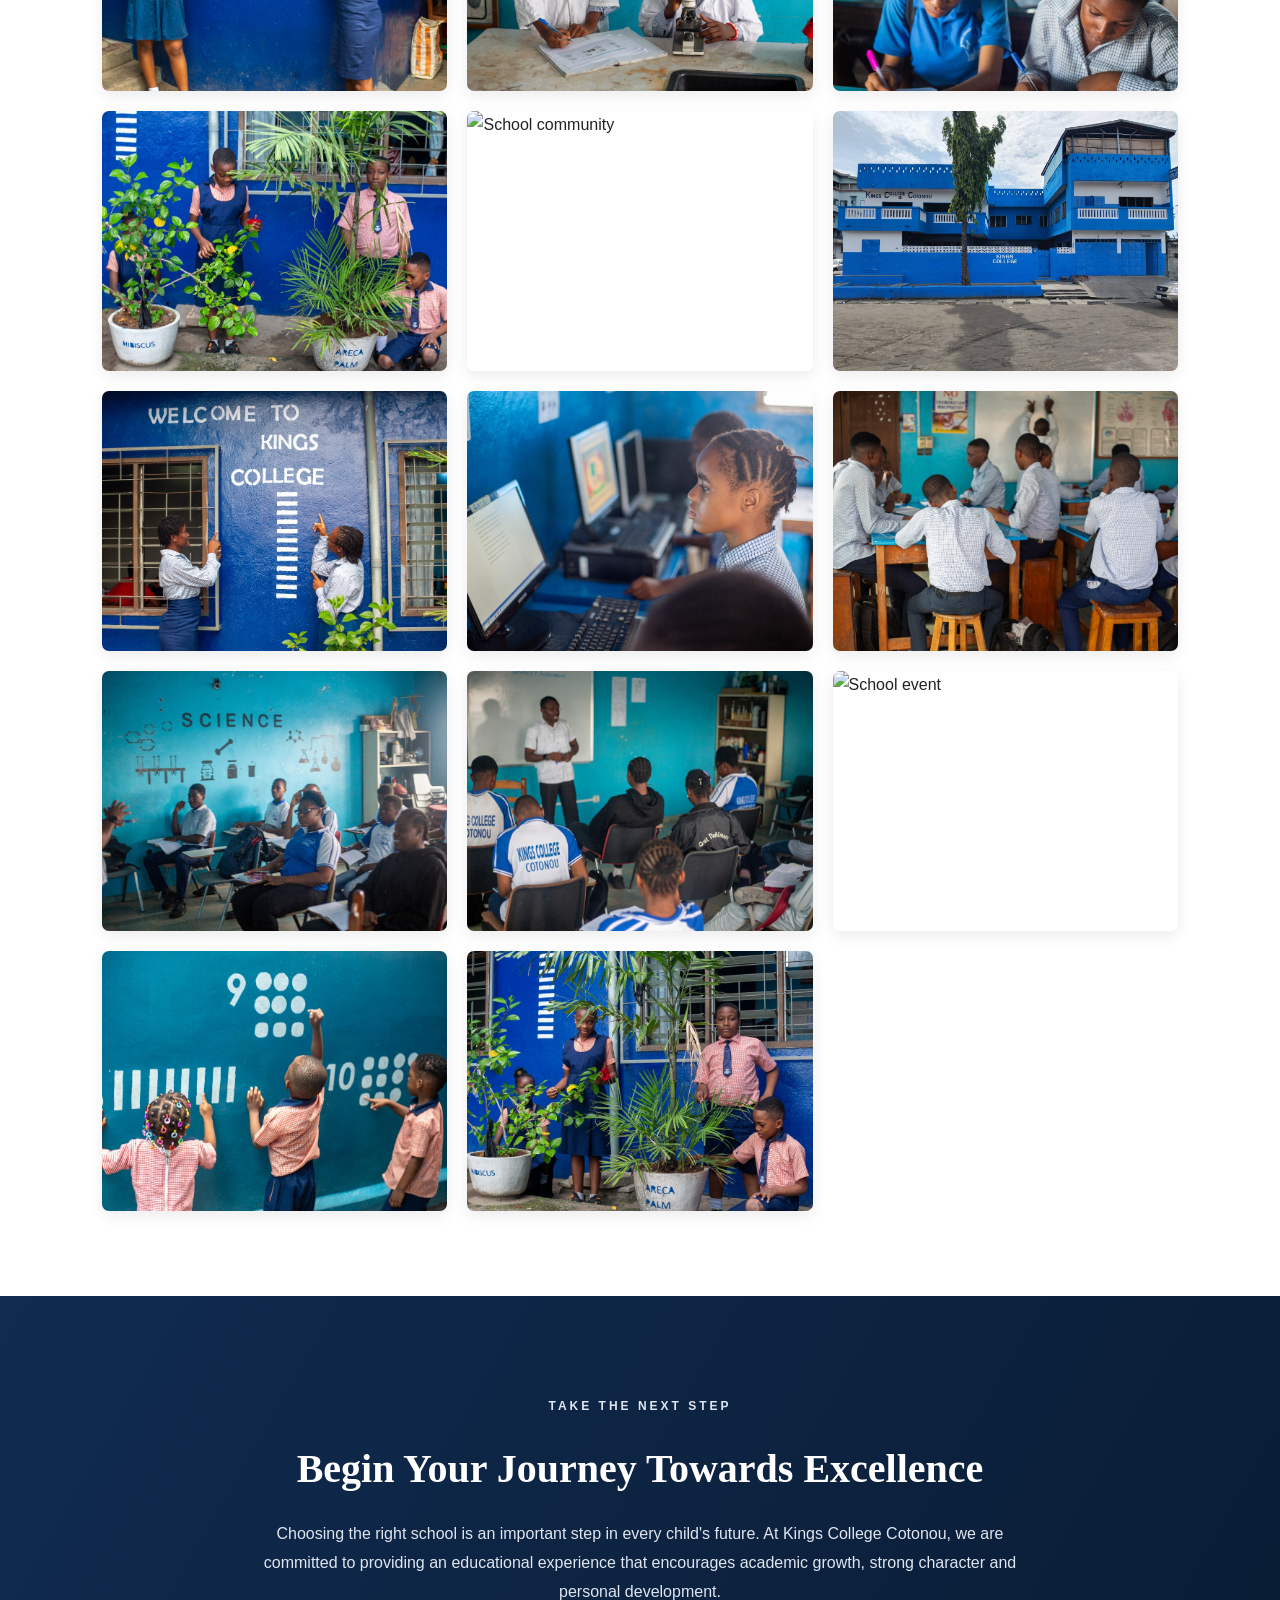
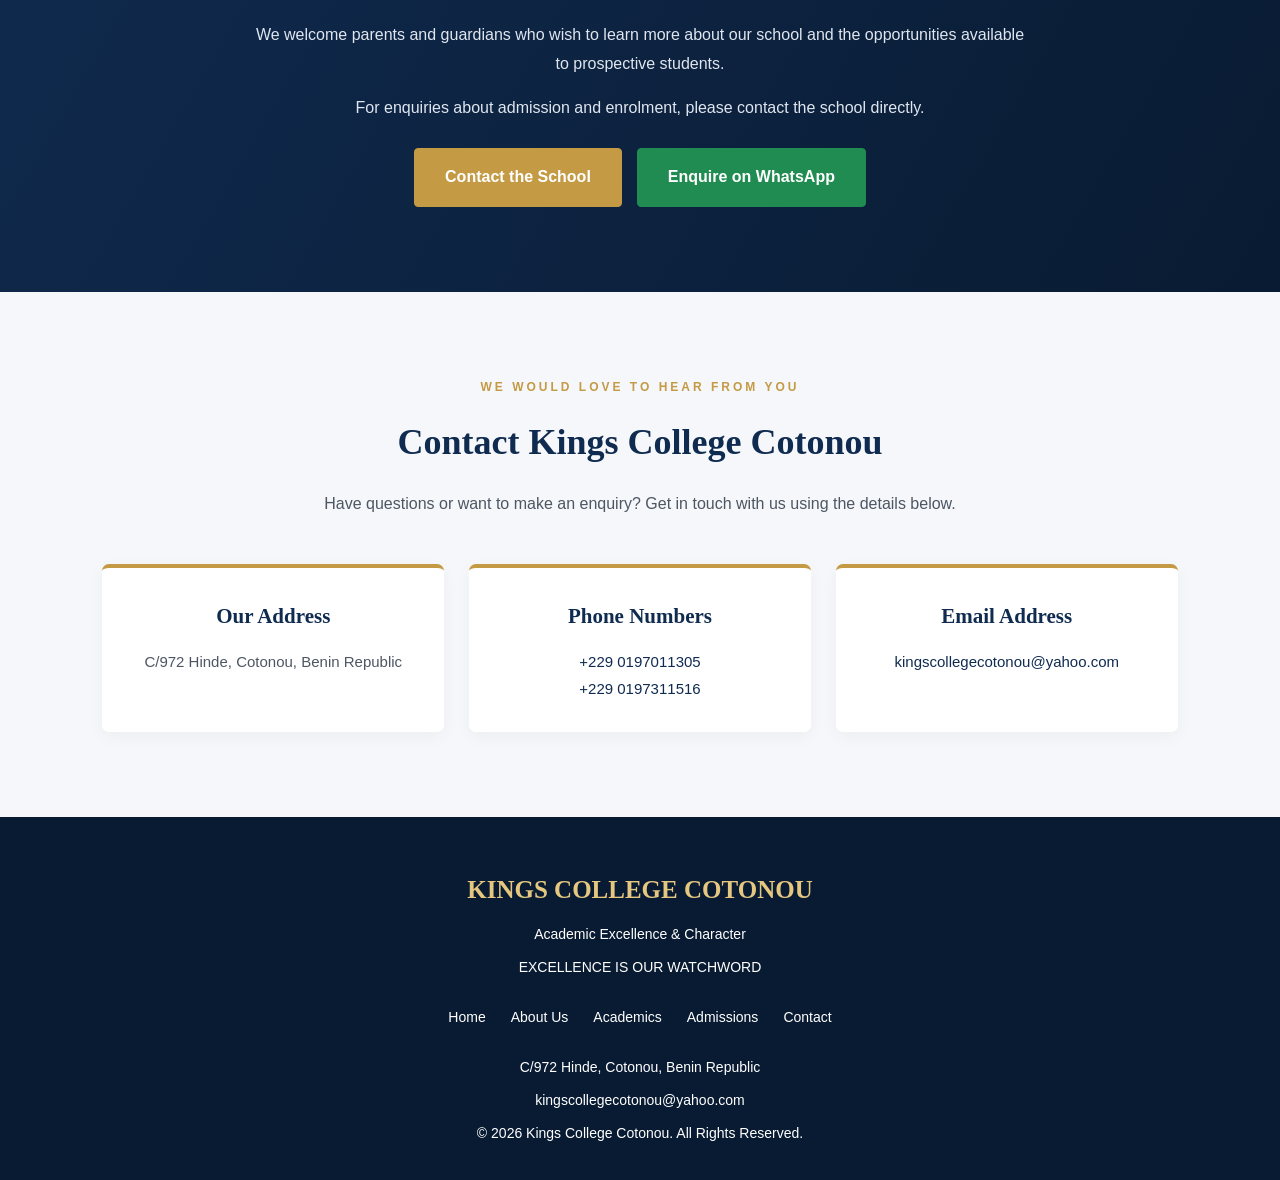
==== commit 9f759dcf: "Update index.html" ====
--- a/index.html
+++ b/index.html
@@ -1,4 +1,4 @@
-<!DOCTYPE html>
+ <!DOCTYPE html>
 <html lang="en">
 
 <head>
@@ -375,7 +375,7 @@
             <img src="images/Pic 7.jpeg" alt="Kings College Cotonou">
             <img src="images/Pic 8.jpeg" alt="School activities">
             <img src="images/Pic 9.jpeg" alt="School community">
-            <img src="images/Pic 10.jpeg" alt="Students at school">
+            <img src="images/Pic 10.jpg" alt="Students at school">
             <img src="images/Pic 11.jpeg" alt="School event">
             <img src="images/Pic 12.jpeg" alt="Kings College Cotonou">
             <img src="images/Pic 13.jpeg" alt="School activities">
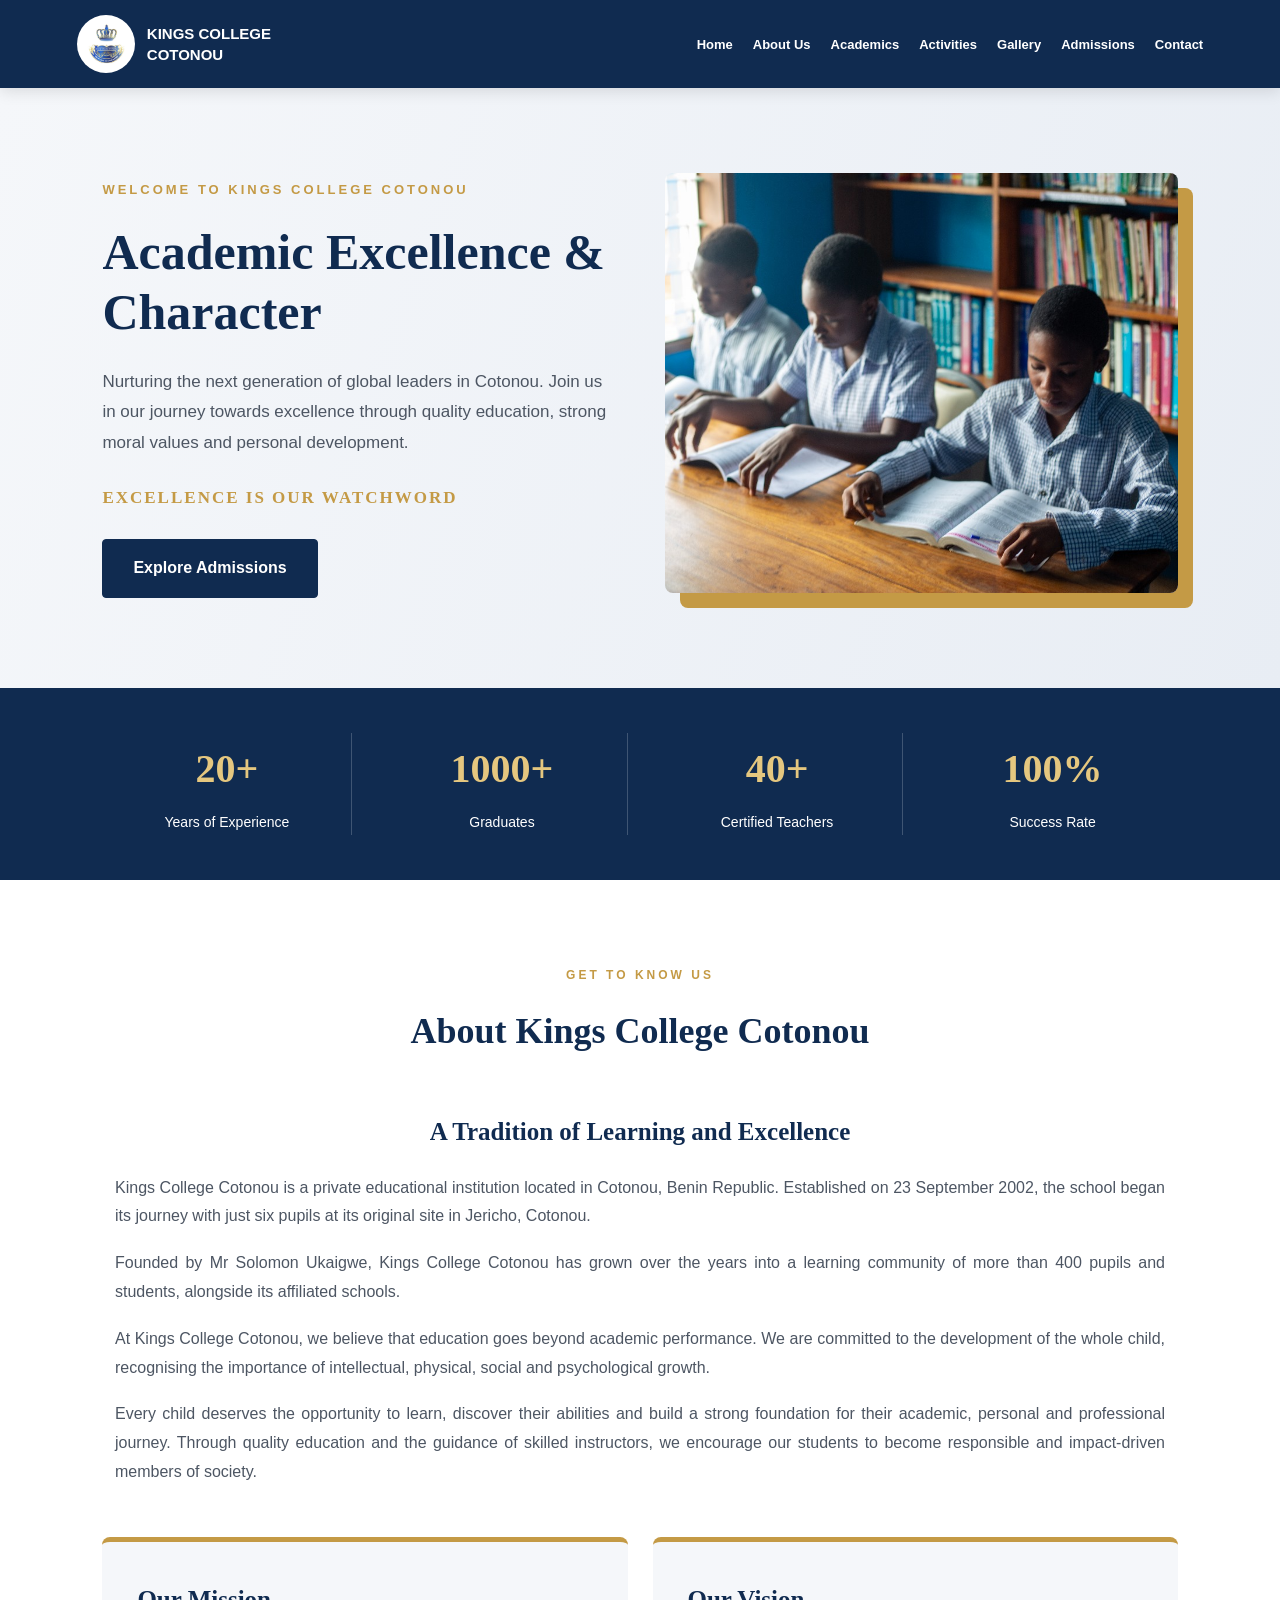
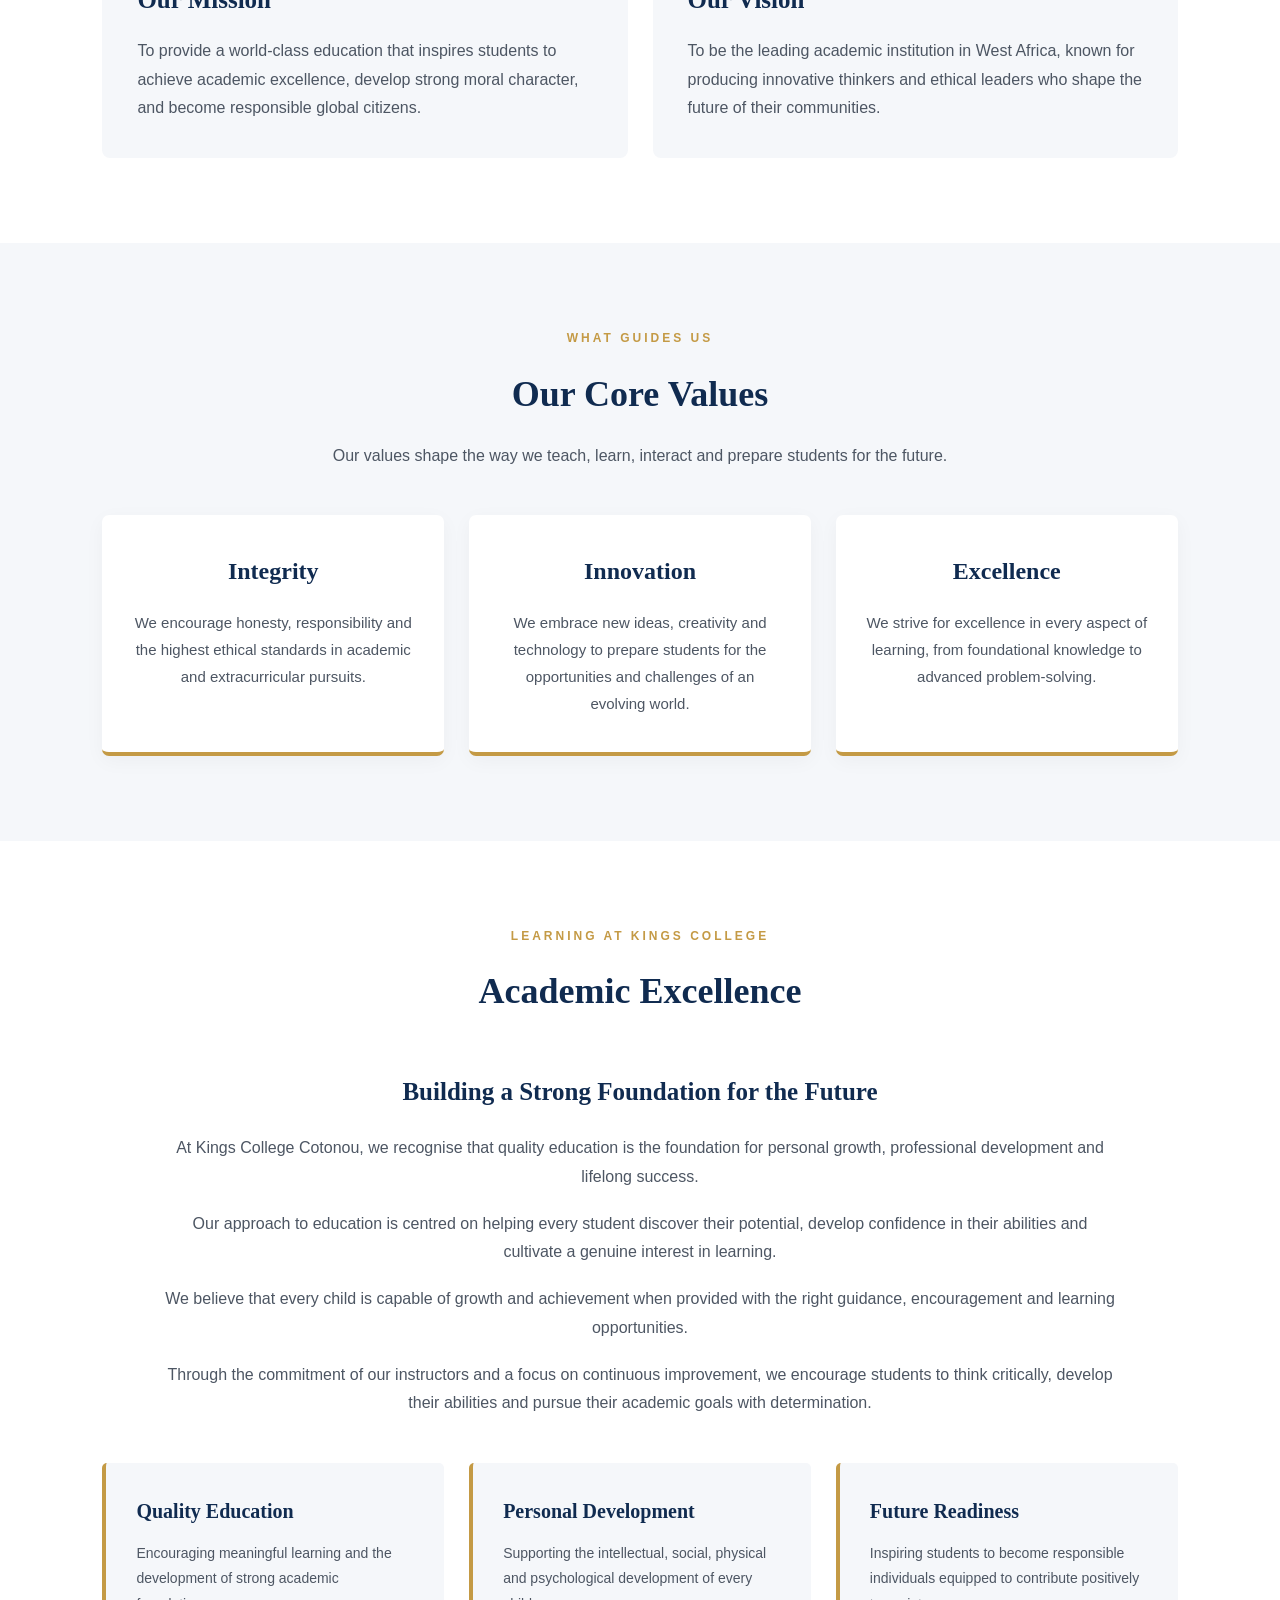
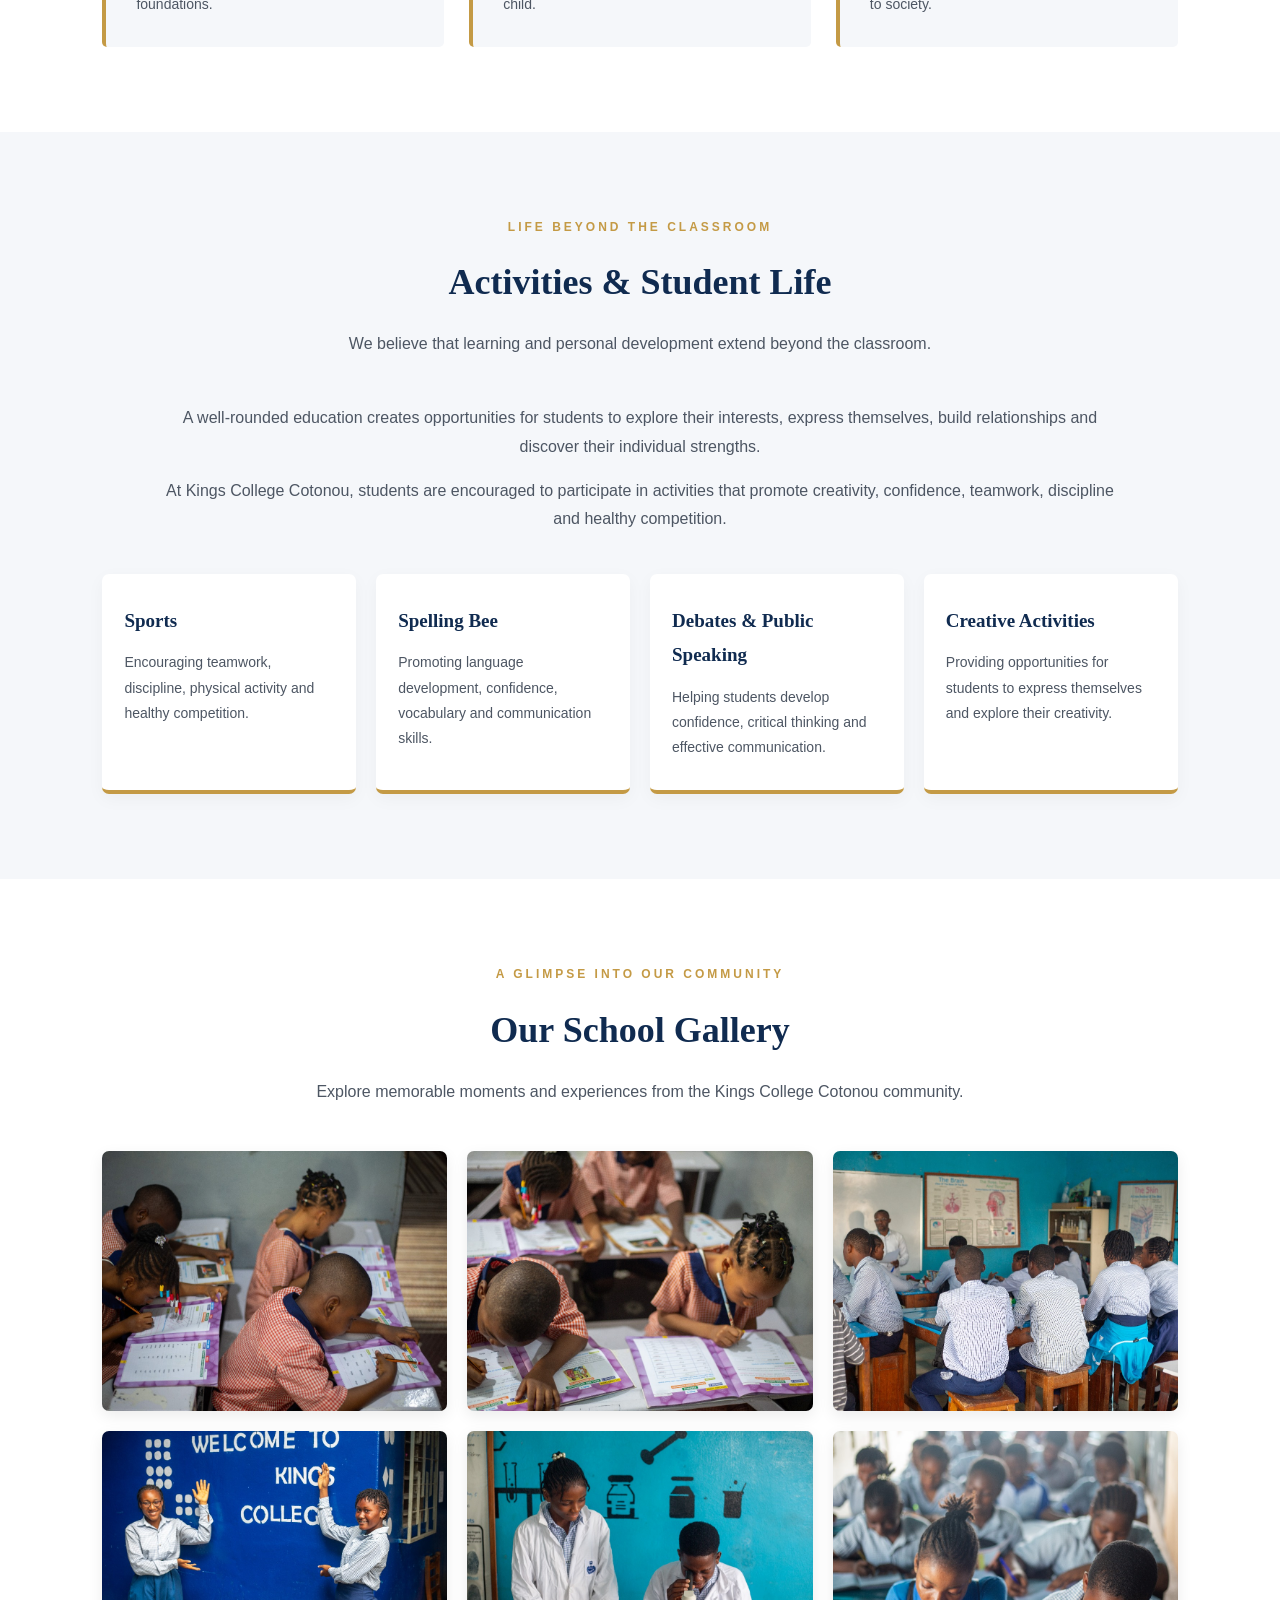
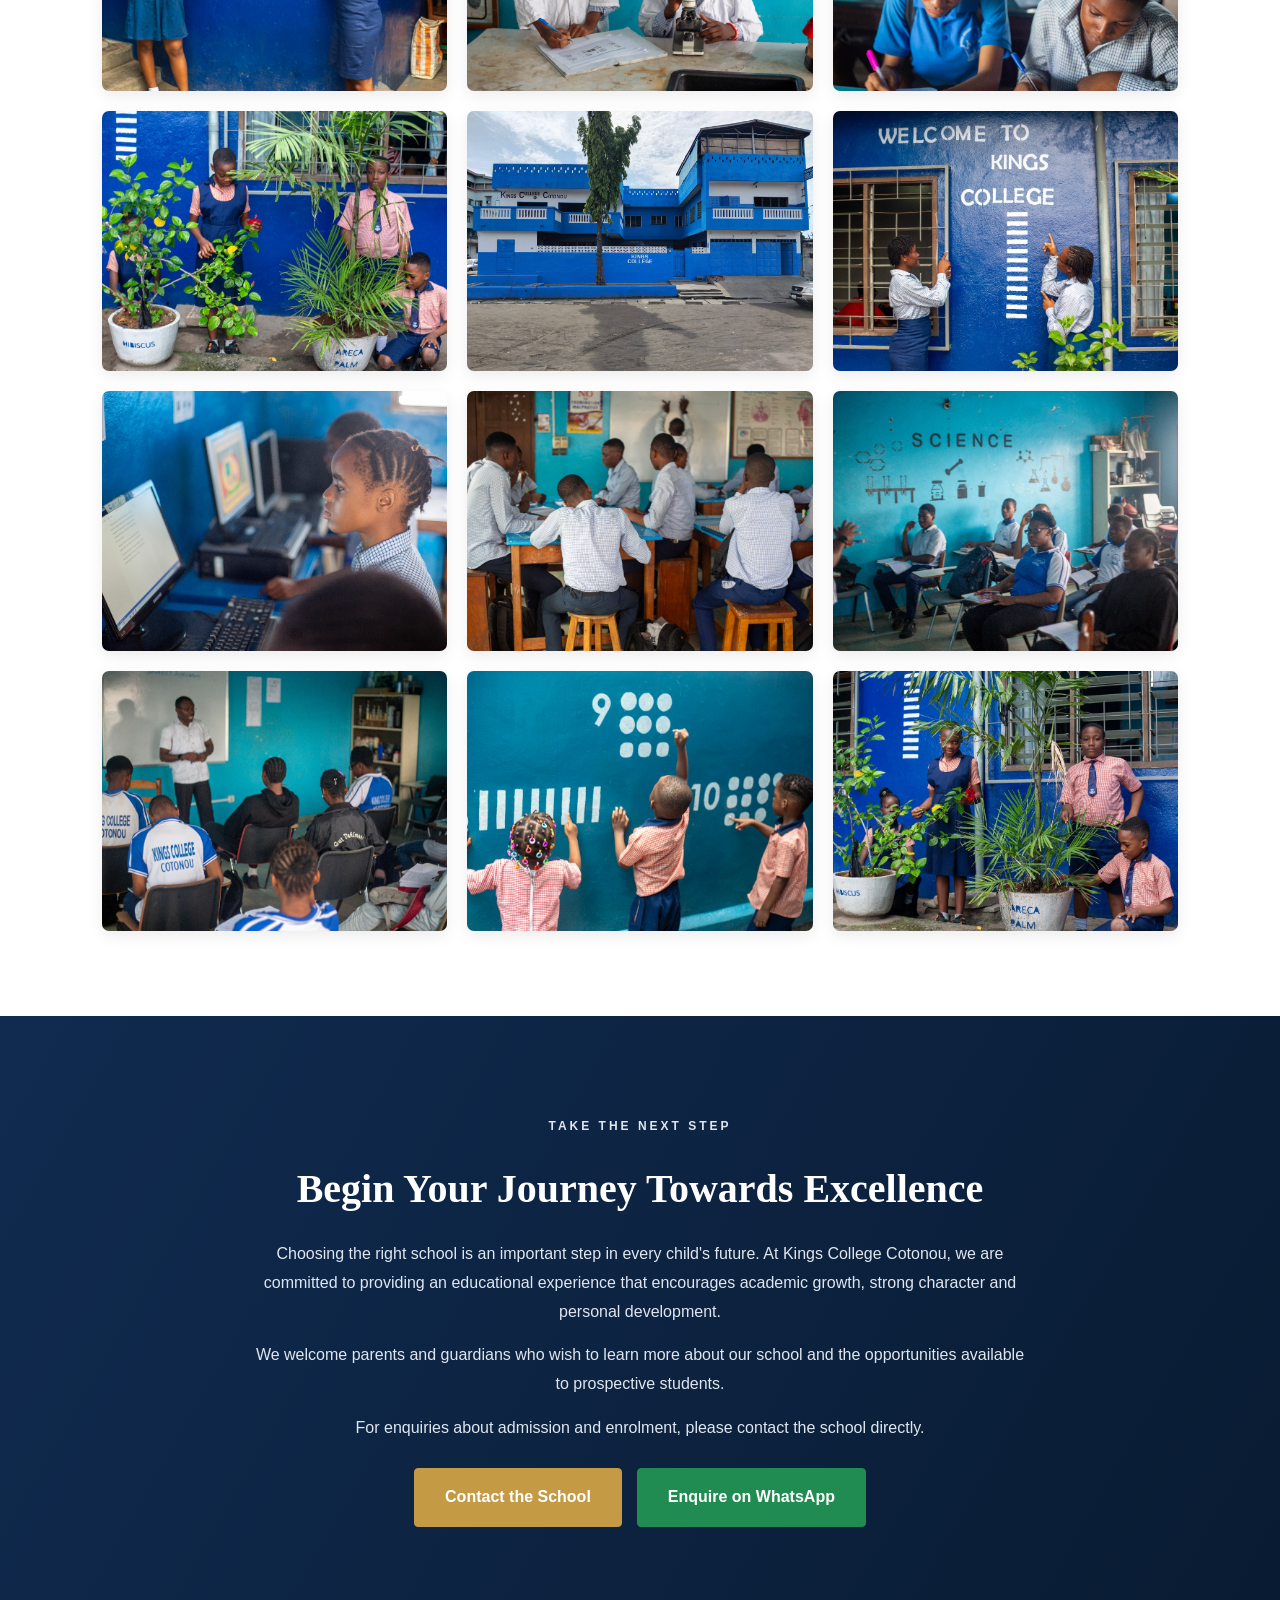
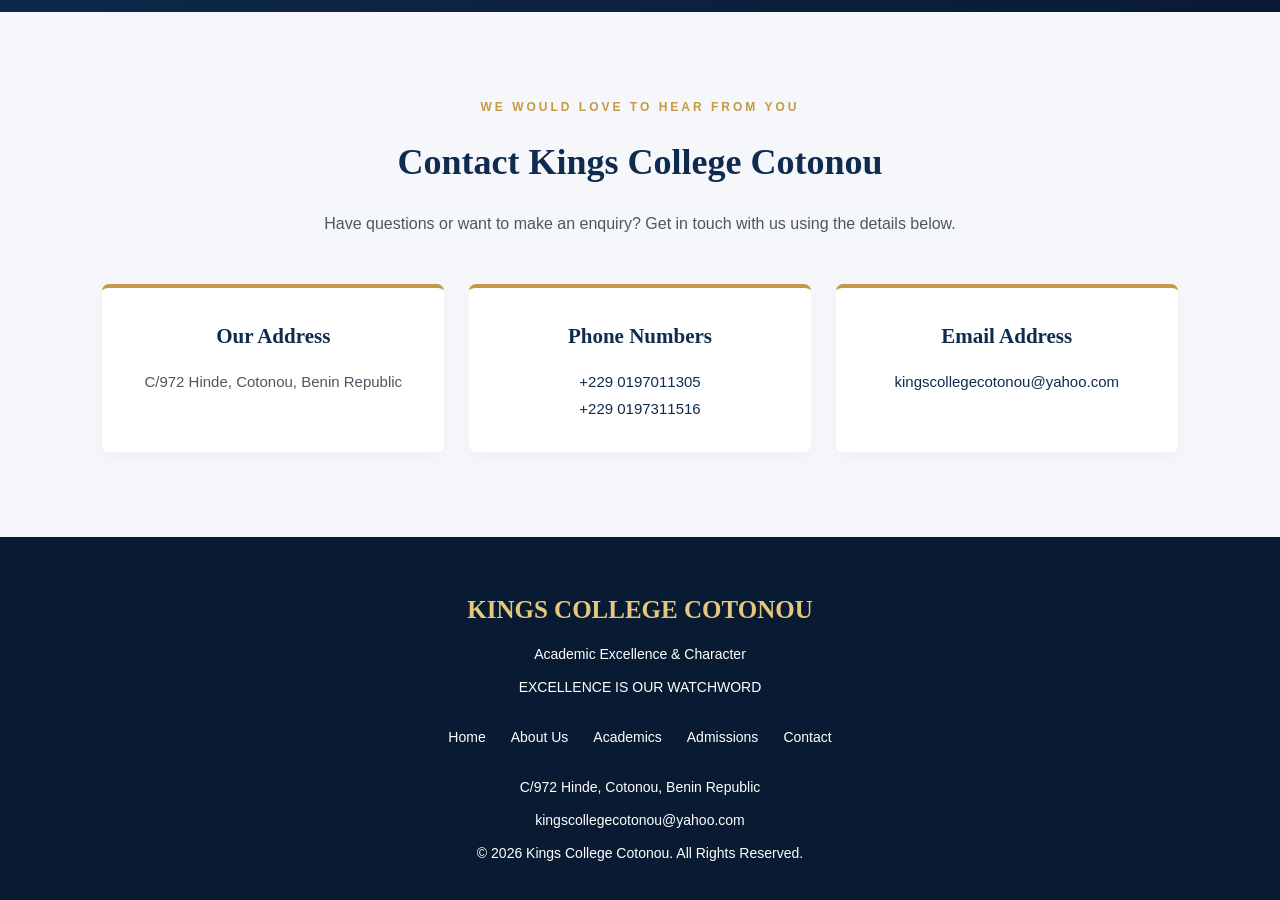
==== commit 0e209fa3: "Refactor index.html structure and content" ====
--- a/index.html
+++ b/index.html
@@ -374,14 +374,14 @@
             <img src="images/Pic 6.jpeg" alt="School event">
             <img src="images/Pic 7.jpeg" alt="Kings College Cotonou">
             <img src="images/Pic 8.jpeg" alt="School activities">
-            <img src="images/Pic 9.jpeg" alt="School community">
+          
             <img src="images/Pic 10.jpg" alt="Students at school">
             <img src="images/Pic 11.jpeg" alt="School event">
             <img src="images/Pic 12.jpeg" alt="Kings College Cotonou">
             <img src="images/Pic 13.jpeg" alt="School activities">
             <img src="images/Pic 14.jpeg" alt="School community">
             <img src="images/Pic 15.jpeg" alt="Students at school">
-            <img src="images/Pic 16.jpeg" alt="School event">
+           
             <img src="images/Pic 17.jpeg" alt="School activities">
             <img src="images/Pic 18.jpeg" alt="Kings College Cotonou">
 
